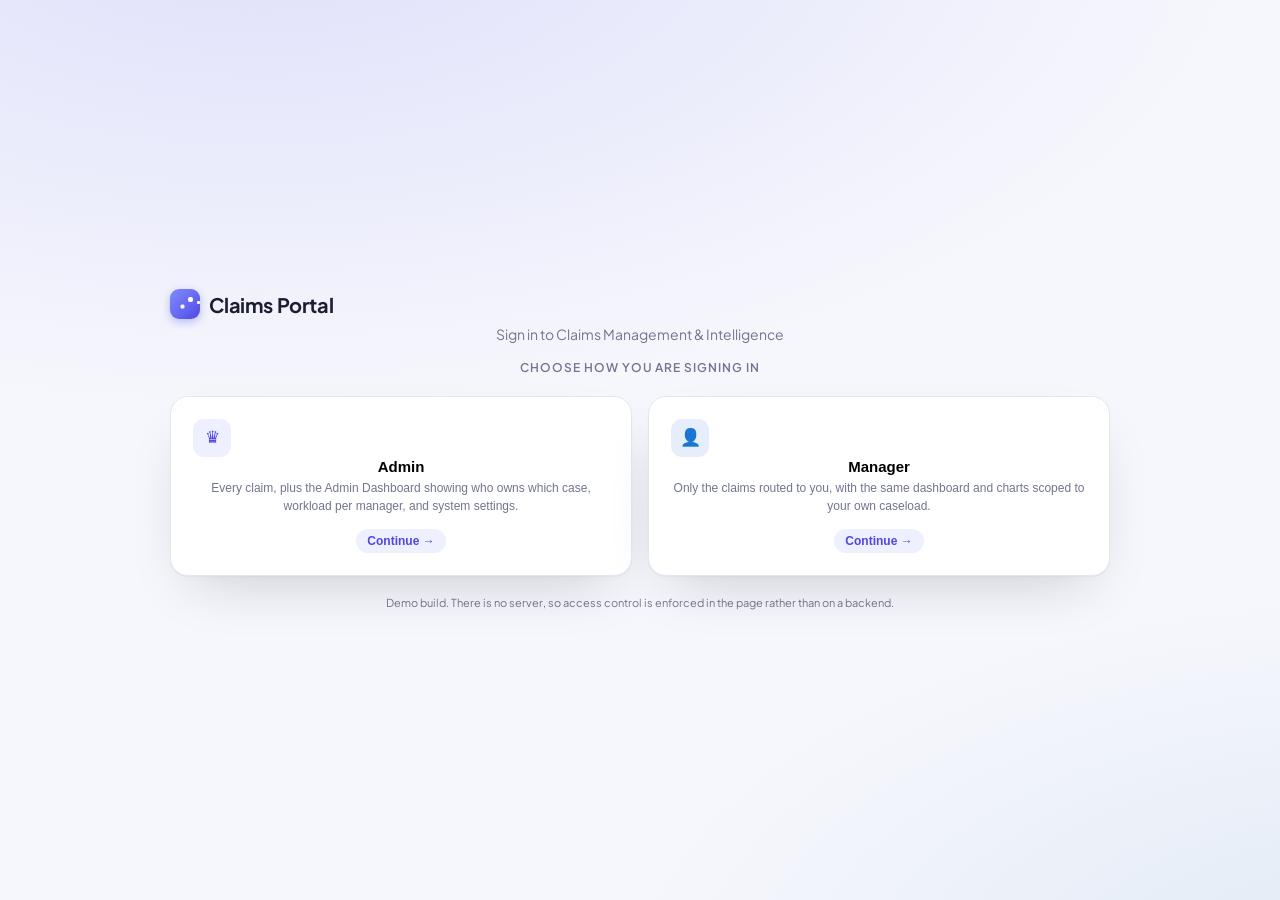
==== admin-dashboard.html @ 5b97e7c5 "Initial commit" ====
<!DOCTYPE html>
<html lang="en">
<head>
  <meta charset="utf-8">
  <title>Claims Portal – Admin Dashboard</title>
  <meta name="viewport" content="width=device-width, initial-scale=1, viewport-fit=cover">
  <link href="https://fonts.googleapis.com/css2?family=Plus+Jakarta+Sans:wght@400;500;600;700&display=swap" rel="stylesheet">
  <link href="style.css" rel="stylesheet">
  <script src="data.js"></script>
  <script src="app.js"></script>
  <script>
    // esc / usd / num / pct all live in app.js.
    const COLORS = ['#6366f1', '#3b82c4', '#e8a13a', '#7d4fc0', '#ef6c6c', '#b3a49b'];

    let sortKey = 'queue';
    let sortDir = -1;
    let ownerFilter = '';
    let queueOwner = '';
    let queueReason = '';
    let queueGroup = 'own';
    let queueDept = '';

    // How the open-case queue is grouped. Owner is the default because the
    // admin's first question is always "who is sitting on what".
    const GROUPINGS = {
      own: { label: 'Owner', key: (r) => [r.own], text: (k) => ownerName(k) },
      reason: { label: 'Flag', key: (r) => r.reasons, text: (k) => k, max: 12 },
      de: { label: 'Department', key: (r) => [r.de], text: (k) => k, max: 14 },
      ty: { label: 'Claim type', key: (r) => [r.ty], text: (k) => k, max: 12 }
    };
    const grouping = () => GROUPINGS[queueGroup] || GROUPINGS.own;

    const add = (a) => a.reduce((s, x) => s + x, 0);

    // OWNER_MATRIX carries the measured numbers but not the contact details, so
    // the two are joined here. Without this the comparison table reads NaN,
    // because OWNERS alone has no claim counts on it.
    const managers = () => OWNERS
      .filter((o) => o.role === 'Manager')
      .map((o) => Object.assign({}, o, OWNER_MATRIX.find((m) => m.id === o.id) || {}));
    // All-years aggregate for the routed owner.
    const statsFor = (id) => CLAIM_STATS_BY_OWNER[id] || CLAIM_STATS_ALL;

    // ---------- sorting ----------
    const SORTS = {
      name: (m) => m.name, total: (m) => m.total, credit: (m) => m.credit,
      queue: (m) => m.queue, open: (m) => m.unresolved, unfinished: (m) => m.unfinished,
      resolution: (m) => statsFor(m.id).resolved, depts: (m) => m.depts
    };
    function sortedManagers() {
      const f = SORTS[sortKey] || SORTS.queue;
      return managers().slice().sort((a, b) => {
        const x = f(a), y = f(b);
        return (typeof x === 'string' ? x.localeCompare(y) : x - y) * sortDir;
      });
    }
    function th(key, label, extra) {
      return `<th class="srt${sortKey === key ? ' on' : ''}" onclick="setSort('${key}')">${label}${
        sortKey === key ? (sortDir === 1 ? ' ▲' : ' ▼') : ''}${extra || ''}</th>`;
    }
    function setSort(k) {
      if (sortKey === k) sortDir = -sortDir;
      else { sortKey = k; sortDir = -1; }
      render();
    }

    // ---------- owner comparison ----------
    function managerRow(m) {
      const s = statsFor(m.id);
      const resRate = pct(s.resolved, s.total);
      const load = m.total ? m.queue / m.total : 0;
      return `
        <tr>
          <td><b>${esc(m.name)}</b><div class="mu" style="font-size:11px">${esc(m.email)}</div></td>
          <td>${num(m.total)}</td>
          <td>${usd(m.credit)}</td>
          <td>${m.depts}</td>
          <td>${num(s.resolved)}</td>
          <td>${num(m.open)}</td>
          <td>${num(m.unfinished)}</td>
          <td>${num(m.queue)}</td>
          <td>${resRate}</td>
          <td class="loadcell">
            <div class="trk" title="${num(m.queue)} of ${num(m.total)} claims still open">
              <span style="width:${Math.min(100, load * 100 * 4).toFixed(1)}%;background:${load > 0.08 ? '#ef6c6c' : load > 0.03 ? '#e8a13a' : '#4b9c6c'}"></span>
            </div>
            <em>${pct(m.queue, m.total)}</em>
          </td>
        </tr>`;
    }

    // ---------- dept -> owner ----------
    function deptRow(d) {
      const s = statsFor(d.owner);
      const owner = OWNERS.find((o) => o.id === d.owner) || {};
      const open = OWNER_QUEUE.filter((q) => q.own === d.owner && q.de === d.dept).length;
      return `
        <tr>
          <td><b>${esc(d.dept)}</b></td>
          <td>${num(d.n)}</td>
          <td>${pct(d.n, S_ALL.total)}</td>
          <td>${num(open)}</td>
          <td><span class="owner-chip ${owner.role === 'Admin' ? 'adm' : 'mgr'}"><i></i>${esc(owner.name || d.owner)}</span></td>
          <td><button class="btn s" onclick="queueFor('${d.owner}','${esc(d.dept)}')">View cases</button></td>
        </tr>`;
    }
    // All-years aggregate across every routed owner.
    const S_ALL = CLAIM_STATS_ALL;

    // ---------- case queue ----------
    function queueRows() {
      let rows = OWNER_QUEUE.slice();
      if (ownerFilter) rows = rows.filter((r) => r.own === ownerFilter);
      if (queueReason) rows = rows.filter((r) => r.reasons.includes(queueReason));
      if (queueDept) rows = rows.filter((r) => r.de === queueDept && (!ownerFilter || r.own === ownerFilter));
      return rows;
    }

    function queueFor(owner, dept) {
      ownerFilter = owner || '';
      queueOwner = owner || '';
      queueReason = '';
      queueDept = dept || '';
      if (dept) queueGroup = 'own';
      render();
      document.getElementById('casequeue')?.scrollIntoView({ behavior: 'smooth', block: 'start' });
    }

    function clearQueue() {
      ownerFilter = '';
      queueOwner = '';
      queueReason = '';
      queueDept = '';
      render();
    }

    // Compact "owner bar" picker so a manager's cases can be reached in one click.
    function queueOwnerBars() {
      const g = grouping();
      const rows = queueRows();
      const buckets = new Map();
      for (const r of rows) for (const k of g.key(r)) buckets.set(k, (buckets.get(k) || 0) + 1);
      const list = [...buckets.entries()].sort((a, b) => b[1] - a[1]);
      if (list.length < 2) return '';
      const max = list[0][1];
      return `<div class="qminibars">${list.map(([k, n]) => `
        <button type="button" class="qmini" onclick="openGroupBy('${esc(k)}')">
          <span class="lbl">${esc(g.text(k))}</span>
          <span class="bar"><i style="width:${Math.round((n / max) * 100)}%"></i></span>
          <span class="n">${num(n)}</span>
        </button>`).join('')}</div>`;
    }

    function openGroupBy(key) {
      const g = grouping();
      const el = document.querySelector(`.qgroup[data-k="${CSS.escape(key)}"]`);
      if (!el) return;
      el.open = true;
      toggleGroup(el);
      el.scrollIntoView({ behavior: 'smooth', block: 'center' });
    }

    function rowHtml(r) {
      return `
        <tr>
          <td><b>#${esc(r.id)}</b></td>
          <td>${esc(r.o)}</td>
          <td>${esc(r.ty)}</td>
          <td>${esc(r.de)}</td>
          <td><span class="owner-chip ${(OWNERS.find((o) => o.id === r.own) || {}).role === 'Admin' ? 'adm' : 'mgr'}"><i></i>${esc(ownerName(r.own))}</span></td>
          <td>${r.am ? usd(r.am) : '<span class="mu">—</span>'}</td>
          <td>${r.reasons.map((x) => `<span class="b Awaiting">${esc(x)}</span>`).join(' ')}</td>
          <td>${esc(r.date)}</td>
        </tr>`;
    }

    // ---------- render ----------
    function render() {
      const S = S_ALL;
      const mgrs = sortedManagers();
      const totalQueue = OWNER_QUEUE.length;
      const busiest = managers().slice().sort((a, b) => statsFor(b.id).credit - statsFor(a.id).credit)[0];
      const heaviest = managers().slice().sort((a, b) => b.queue - a.queue)[0];
      const cleanest = managers().slice().sort((a, b) => a.queue / a.total - b.queue / b.total)[0];
      const unassigned = S.unassigned;
      const untyped = S.types.find((t) => t[0] === '(Unclassified)');
      const untypedN = untyped ? untyped[1] : 0;
      const rows = queueRows();

      document.getElementById('app').innerHTML = `
        <div class="row" style="margin-bottom:4px">
          <div><h1>Admin Dashboard</h1><span class="mu">Ownership, workload and data quality across every manager · ${S.range}</span></div>
          <div class="sp"></div>
          <a class="btn" href="dashboard.html">← Claims Dashboard</a>
        </div>
        <div class="row" style="margin-bottom:18px">
          <span class="b Low">Admin · all claims</span>
          <span class="mu" style="font-size:12px">${num(S.total)} claims and ${usd(S.credit)} of credit measured from <b style="color:var(--tx)">${esc(SOURCE_FILE)}</b> (${esc(S.range)}), routed across ${managers().length} managers and 1 admin account.</span>
        </div>

        <!-- headline numbers -->
        <div class="grid g4">
          <div class="card kpi"><small>Claims under management</small><b>${num(S.total)}</b><span class="flat">${usd(S.credit)} total credit</span></div>
          <div class="card kpi"><small>Open cases in queue</small><b>${num(totalQueue)}</b><span class="up">${pct(totalQueue, S.total)} of all claims</span></div>
          <div class="card kpi"><small>Largest caseload</small><b>${esc(heaviest ? heaviest.name.split(' ')[0] : '—')}</b><span class="flat">${num(heaviest ? heaviest.queue : 0)} open · ${heaviest ? esc(heaviest.name) : ''}</span></div>
          <div class="card kpi"><small>Highest credit value</small><b>${esc(busiest ? busiest.name.split(' ')[0] : '—')}</b><span class="up">${usd(busiest ? busiest.credit : 0)} of credit</span></div>
        </div>

        <!-- ownership matrix -->
        <div class="row sec first" style="margin-top:24px">
          <div><h3>Manager Comparison</h3><span class="mu">Who owns what, and how much of it is still open · click a column to sort</span></div>
        </div>
        <div class="card tw">
          <table>
            <tr>${th('name', 'Manager')}${th('total', 'Claims')}${th('credit', 'Credit')}${th('depts', 'Depts')}${th('resolution', 'Resolved')}${th('open', 'Not resolved')}${th('unfinished', 'Entry not finished')}${th('queue', 'Open queue')}<th>Res. rate</th><th>Queue load</th></tr>
            ${mgrs.map(managerRow).join('')}
            <tr class="tot">
              <td><b>All managers</b></td>
              <td><b>${num(add(mgrs.map((m) => m.total)))}</b></td>
              <td><b>${usd(add(mgrs.map((m) => m.credit)))}</b></td>
              <td><b>${managers().reduce((a, m) => a + m.depts, 0)}</b></td>
              <td><b>${num(add(mgrs.map((m) => statsFor(m.id).resolved)))}</b></td>
              <td><b>${num(add(mgrs.map((m) => m.open)))}</b></td>
              <td><b>${num(add(mgrs.map((m) => m.unfinished)))}</b></td>
              <td><b>${num(add(mgrs.map((m) => m.queue)))}</b></td>
              <td><b>${pct(add(mgrs.map((m) => statsFor(m.id).resolved)), add(mgrs.map((m) => m.total)))}</b></td>
              <td></td>
            </tr>
          </table>
        </div>
        <p class="mu" style="font-size:12px;margin-top:8px">
          Ownership is routed from each claim's <b>ClaimDept</b> to a named manager, because the export has no assignee field
          (<code>ClaimAction</code> is empty in all ${num(S.total)} rows). Swap <code>OWNER_OF_DEPT</code> in <code>data.js</code> for a real assignment feed when one exists.
        </p>

        <!-- per-manager cards -->
        <div class="row sec" style="margin-top:24px">
          <div><h3>Manager Breakdown</h3><span class="mu">Each manager's caseload, credit and worst claim types</span></div>
        </div>
        <div class="grid g3">
          ${mgrs.map((m) => {
            const s = statsFor(m.id);
            const top3 = s.types.slice(0, 3);
            return `
              <div class="card mcard">
                <div class="row">
                  <span class="avatar">${initials(m.name)}</span>
                  <div style="flex:1">
                    <b>${esc(m.name)}</b>
                    <div class="mu" style="font-size:11px">${esc(m.email)}</div>
                  </div>
                  ${m.status === 'Inactive' ? '<span class="b Rejected">Inactive</span>' : '<span class="b Low">Active</span>'}
                </div>
                <div class="mrow">
                  <div><em>${num(m.total)}</em><span>claims</span></div>
                  <div><em>${usd(m.credit)}</em><span>credit</span></div>
                  <div><em>${num(m.queue)}</em><span>open</span></div>
                </div>
                <div class="mtop">
                  ${top3.map((t) => `<div class="mb"><span>${esc(t[0])}</span><b>${num(t[1])}</b></div>`).join('')}
                </div>
                <div class="row" style="margin-top:10px;gap:6px">
                  <button class="btn s" onclick="queueFor('${m.id}')">Open queue</button>
                  <a class="btn s ghost" href="dashboard.html">Their dashboard</a>
                </div>
              </div>`;
          }).join('')}
        </div>

        <!-- dept ownership -->
        <div class="row sec" style="margin-top:24px">
          <div><h3>Department → Owner</h3><span class="mu">Which manager owns each department in the export</span></div>
        </div>
        <div class="card tw">
          <table>
            <tr><th>Department</th><th>Claims</th><th>Share</th><th>Open cases</th><th>Owner</th><th></th></tr>
            ${DEPT_OWNERS.map(deptRow).join('')}
          </table>
        </div>

        <!-- data quality -->
        <div class="row sec" style="margin-top:24px">
          <div><h3>Data Quality &amp; Coverage</h3><span class="mu">Gaps that limit what any dashboard can tell you</span></div>
        </div>
        <div class="grid g4">
          <div class="card icard"><span class="tag">Root cause</span><b class="ttl">${pct(S.noRca, S.total)} blank</b><p class="mu">RootCauseAnalysis is filled on only ${num(S.rcaFilled)} of ${num(S.total)} claims (${pct(S.rcaFilled, S.total)}). Cause analysis is not possible until it is captured.</p></div>
          <div class="card icard"><span class="tag">Claim type</span><b class="ttl">${num(untypedN)} unclassified</b><p class="mu">${pct(untypedN, S.total)} of claims have no claim type, so the real mix is hidden. ${num(DATA_QUALITY.distinctTypes)} distinct types are in use.</p></div>
          <div class="card icard"><span class="tag">Ownership</span><b class="ttl">${num(unassigned)} unassigned</b><p class="mu">${pct(unassigned, S.total)} of claims have no owning department and sit with the admin account. Routing is a model, not a fact.</p></div>
          <div class="card icard"><span class="tag">Status field</span><b class="ttl">Effectively unused</b><p class="mu">ClaimStatus is a sparse code (${esc(DATA_QUALITY.statusCodes.join(', '))}) and ${num(DATA_QUALITY.resolvedNoDate)} resolved claims carry no resolved date, so status is derived from the Resolved/Denied/Cancelled flags instead.</p></div>
        </div>
        <div class="card" style="margin-top:12px">
          <div class="row"><h3>Where the export is thin</h3><div class="sp"></div><span class="b Med">limits analysis</span></div>
          <p class="mu" style="font-size:12px;line-height:1.7">
            <b style="color:var(--tx)">${num(DATA_QUALITY.blankType)}</b> claims have no claim type ·
            <b style="color:var(--tx)">${num(DATA_QUALITY.blankDept)}</b> have no owning department ·
            <b style="color:var(--tx)">${num(DATA_QUALITY.junk)}</b> carry the placeholder department "Claim Dept" ·
            <b style="color:var(--tx)">${num(DATA_QUALITY.nearDupeClaims)}</b> sit in near-duplicate department names (${DATA_QUALITY.nearDupes.map((g) => esc(g.replace(/\|/g, ' / '))).join(' · ')}) ·
            <b style="color:var(--tx)">Currency</b> is blank on every row and <b style="color:var(--tx)">ClaimAction</b> is blank on every row, so no currency conversion or task history can be derived.
          </p>
        </div>

        <!-- case queue -->
        <div class="card" id="casequeue" style="margin-top:24px;scroll-margin-top:80px">
          <div class="row">
            <h3>All Open Cases</h3>
            <div class="sp"></div>
            <select onchange="ownerFilter=this.value;render()">
              <option value="">All owners</option>
              ${OWNERS.map((o) => `<option value="${o.id}"${ownerFilter === o.id ? ' selected' : ''}>${esc(o.name)} (${num(OWNER_QUEUE.filter((q) => q.own === o.id).length)})</option>`).join('')}
            </select>
            <select onchange="queueReason=this.value;render()">
              <option value="">All flags</option>
              ${['Unresolved', 'Denied', 'Cancelled', 'Entry not finished', 'Repeat-claim order', 'Unassigned Department']
                .map((r) => `<option value="${r}"${queueReason === r ? ' selected' : ''}>${esc(r)} (${num(OWNER_QUEUE.filter((q) => q.reasons.includes(r)).length)})</option>`).join('')}
            </select>
            <button class="btn s" onclick="clearQueue()">Clear</button>
          </div>

          <div class="qbar">
            <span class="mu">Group by</span>
            <select onchange="queueGroup=this.value;openGroups.clear();render()">
              ${Object.entries(GROUPINGS).map(([k, g]) => `<option value="${k}"${queueGroup === k ? ' selected' : ''}>${esc(g.label)}</option>`).join('')}
            </select>
            <div class="sp"></div>
            <button class="btn s" onclick="expandAllGroups()">Expand all</button>
            <button class="btn s" onclick="collapseAllGroups()">Collapse all</button>
          </div>

          <p class="mu" style="font-size:12px;margin:0">
            ${num(rows.length)} of ${num(totalQueue)} open cases, newest first, in ${groupSummaryLine(rows, { key: grouping().key })} of ${esc(grouping().label).toLowerCase()}.
            Open a group to see its cases.
          </p>

          <div id="qscope" class="mu" style="font-size:12px;margin:6px 0"></div>

          ${queueOwnerBars()}

          <div class="tw" style="border:0;margin-top:10px;border-radius:0 0 0 0">
            <table class="qtable">
              <thead><tr><th>Claim</th><th>Order</th><th>Claim Type</th><th>Dept</th><th>Owner</th><th>Credit</th><th>Flag</th><th>Raised</th></tr></thead>
                ${groupedTable(rows, {
                  cols: 8,
                  key: grouping().key,
                  label: grouping().text,
                  max: grouping().max || 0,
                  onlyKey: queueDept || null,
                  rowSort: (a, b) => String(b.date).localeCompare(String(a.date)),
                  rowHtml: rowHtml,
                  empty: 'No cases match the current filters.'
                })}
            </table>
          </div>
        </div>`;
    }

    function main() {
      if (!requireAdmin()) return;
      document.body.innerHTML = layout('admin-dash');
      render();
    }
  </script>
</head>
<body>
  <script>main();</script>
</body>
</html>
---- style.css ----
:root{--bg:#f6f7fc;--card:#fff;--tx:#1b1d33;--mu:#71758f;--pr:#6366f1;--pr-d:#4f46e5;--pl:#eef0ff;--bd:#e4e6f2;--bd2:#c6cbe4;--wn:#e8a13a;--er:#d9534f;--gn:#147a4c;--bl:#3b82c4;box-sizing:border-box;padding-top:env(safe-area-inset-top,0px);padding-bottom:env(safe-area-inset-bottom,0px)}
@media(prefers-color-scheme:dark){:root:not([data-theme=light]){--bg:#0f1122;--card:#181a30;--tx:#eceefc;--mu:#a3a8cb;--pl:#232658;--bd:#2c2f55;--bd2:#454a7d;--gn:#5fd3a0;--er:#f08079}}
:root[data-theme=dark]{--bg:#0f1122;--card:#181a30;--tx:#eceefc;--mu:#a3a8cb;--pl:#232658;--bd:#2c2f55;--bd2:#454a7d;--gn:#5fd3a0;--er:#f08079}
html{scroll-padding-top:env(safe-area-inset-top,0px)}
*{box-sizing:border-box}body{margin:0;background:var(--bg);color:var(--tx);font:14px/1.55 'Plus Jakarta Sans',system-ui,sans-serif}
::selection{background:rgba(99,102,241,.22)}
header{position:sticky;top:env(safe-area-inset-top,0px);z-index:9;background:color-mix(in srgb,var(--card) 86%,transparent);backdrop-filter:blur(10px);border-bottom:1px solid var(--bd);box-shadow:0 1px 0 rgba(16,24,40,.04);display:flex;align-items:center;gap:20px;padding:12px 28px}
.logo{font-weight:700;font-size:17px;display:flex;align-items:center;gap:9px;text-decoration:none;color:var(--tx);letter-spacing:-.01em;white-space:nowrap}
.logo i{width:30px;height:30px;border-radius:9px;background:linear-gradient(135deg,#818cf8,#6366f1 60%,#4f46e5);box-shadow:0 3px 8px rgba(99,102,241,.4);position:relative;flex:none}
.logo i::after{content:"";position:absolute;right:7px;top:8px;width:5px;height:5px;border-radius:2px;background:#fff;box-shadow:-8px 7px 0 -0.5px #fff,8px 3px 0 -1px #fff}
nav{display:flex;gap:2px;flex:1;background:color-mix(in srgb,var(--bd) 55%,transparent);padding:4px;border-radius:12px;width:max-content}
nav a{padding:7px 18px;border-radius:9px;color:var(--mu);cursor:pointer;font-weight:500;text-decoration:none;transition:.2s}
nav a:hover{color:var(--tx)}
nav a.on{background:var(--card);color:var(--pr-d);box-shadow:0 1px 2px rgba(16,24,40,.08)}
/* Dashboard tab with a dropdown: the label and the caret are one control, so the
   tab reads as a single item and only the caret opens the menu. */
.nav-dd{position:relative;display:flex;align-items:center}
.nav-dd .dd-label{border-top-right-radius:0;border-bottom-right-radius:0}
.nav-dd.on .dd-label,.nav-dd.open .dd-label{background:var(--card);color:var(--pr-d);box-shadow:0 1px 2px rgba(16,24,40,.08)}
.dd-caret{border:0;background:transparent;color:var(--mu);cursor:pointer;font:inherit;font-size:10px;line-height:1;padding:7px 10px 7px 4px;margin-left:-14px;border-radius:0 9px 9px 0;transition:.2s}
.nav-dd.on .dd-caret,.nav-dd.open .dd-caret{background:var(--card);color:var(--pr-d);box-shadow:0 1px 2px rgba(16,24,40,.08)}
.dd-caret:hover{color:var(--pr-d)}
.dd-menu{position:absolute;top:calc(100% + 6px);left:0;min-width:190px;background:var(--card);border:1px solid var(--bd);border-radius:12px;box-shadow:0 1px 2px rgba(16,24,40,.06),0 12px 28px -8px rgba(16,24,40,.22);padding:5px;display:none;z-index:60}
.nav-dd.open .dd-menu,.dropdown.open .dd-menu{display:block}
.dd-menu a{display:block;padding:8px 12px;border-radius:8px;font-size:13px;color:var(--tx);text-decoration:none}
.dd-menu a:hover{background:var(--pl);color:var(--tx)}
.dd-menu a.on{background:var(--pl);color:var(--pr-d);font-weight:600}
/* Reporting-year picker. Styled as a nav tab so it matches the Dashboard tab
   above it rather than looking like a foreign control in the page header. */
.dropdown{position:relative}
.dd-trigger{display:flex;align-items:center;gap:1px;border:0;background:transparent;color:var(--mu);font:inherit;font-size:14px;font-weight:500;padding:7px 14px 7px 18px;border-radius:9px;cursor:pointer;transition:.2s}
.dd-trigger:hover{color:var(--tx)}
.dropdown.open .dd-trigger{background:var(--card);color:var(--pr-d);box-shadow:0 1px 2px rgba(16,24,40,.08)}
.dd-trigger .dd-caret{margin:0;padding:0 14px 0 4px;font-size:10px}
.year-menu{min-width:150px;max-height:340px;overflow:auto;padding:5px}
.year-menu button{display:flex;align-items:center;justify-content:space-between;gap:12px;width:100%;text-align:left;border:0;background:transparent;color:var(--tx);font:inherit;font-size:13px;padding:8px 12px;border-radius:8px;cursor:pointer}
.year-menu button:hover{background:var(--pl)}
.year-menu button.on{background:var(--pl);color:var(--pr-d);font-weight:600}
.year-menu button span{font-size:11px}
.hright{display:flex;align-items:center;gap:10px}
.role-chip{display:inline-flex;align-items:center;gap:6px;font-size:12px;font-weight:500;color:var(--tx);background:var(--pl);border:1px solid var(--bd);padding:5px 12px;border-radius:99px;white-space:nowrap}
.role-chip i{width:7px;height:7px;border-radius:50%;background:var(--pr);box-shadow:0 0 0 3px rgba(99,102,241,.2)}
.icon-btn{border:1px solid var(--bd);background:var(--card);color:var(--tx);width:32px;height:32px;border-radius:10px;cursor:pointer;font:inherit;display:grid;place-items:center;transition:.2s}
.icon-btn:hover{background:var(--pl)}
.avatar{width:32px;height:32px;border-radius:50%;background:linear-gradient(135deg,#3b82c4,#6366f1);color:#fff;font-size:12px;font-weight:600;display:grid;place-items:center;box-shadow:0 2px 6px rgba(99,102,241,.35)}
main{max-width:1280px;margin:0 auto;padding:24px 28px 60px}
h1{font-size:22px;margin:0;letter-spacing:-.01em}h2{font-size:17px;margin:0;letter-spacing:-.01em}h3{font-size:15px;margin:0 0 12px;letter-spacing:-.01em}
.row{display:flex;gap:12px;align-items:center;flex-wrap:wrap}.sp{flex:1}
.card{background:var(--card);border:1px solid var(--bd);border-radius:16px;padding:18px;box-shadow:0 1px 2px rgba(16,24,40,.03),0 12px 28px -18px rgba(16,24,40,.10);animation:fade .35s ease both}
@keyframes fade{from{opacity:0;transform:translateY(6px)}to{opacity:1;transform:none}}
.grid{display:grid;gap:16px}.g4{grid-template-columns:repeat(4,1fr)}.g3{grid-template-columns:repeat(3,1fr)}.g2{grid-template-columns:repeat(2,1fr)}
@media(max-width:900px){.g4,.g3,.g2{grid-template-columns:1fr 1fr}}@media(max-width:600px){.g4,.g3,.g2{grid-template-columns:1fr}header{padding:10px 14px;gap:10px;flex-wrap:wrap}.hright{flex-wrap:wrap}main{padding:16px 14px}}
.kpi{position:relative;overflow:hidden}
.kpi::before{content:"";position:absolute;top:0;left:0;right:0;height:3px;background:linear-gradient(90deg,var(--pr),#8b93f8 70%,transparent)}
.kpi small{color:var(--mu);font-size:12px;display:block;margin-bottom:6px}
.kpi b{font-size:26px;display:block;line-height:1.2;letter-spacing:-.01em}
.up,.dn{display:inline-flex;align-items:center;gap:4px;padding:2px 9px;border-radius:99px;font-size:11px;font-weight:600;margin-top:4px}
.up{color:#c4453a;background:#fbecea}
.dn{color:#147a4c;background:#e8f6ee}
.flat{color:var(--mu);background:color-mix(in srgb,var(--bd) 60%,transparent)}
.pc{display:inline-flex;align-items:center;gap:5px;padding:2px 8px;border-radius:99px;font-size:10px;font-weight:700;text-transform:uppercase;letter-spacing:.04em;margin-bottom:8px}
.pc.p1{background:#fdebe9;color:#c4453a}
.pc.p2{background:#fdf0da;color:#b9770e}
.pc.p3{background:#e7eefb;color:#2b6ca8}
.pc.p4{background:color-mix(in srgb,var(--bd) 60%,transparent);color:var(--mu)}
.kpi .pc{position:absolute;top:12px;right:12px;margin:0}
.sec{margin:26px 0 12px;align-items:flex-end}
.sec.first{margin-top:14px}
.sec h3,.sec h2{margin:0}
.sec .mu{font-size:12px}
.kpi.act{display:block;text-decoration:none;color:inherit;transition:transform .2s,box-shadow .2s,border-color .2s}
.kpi.act::before{background:linear-gradient(90deg,var(--wn),#f2c778 70%,transparent)}
.kpi.act:hover{transform:translateY(-2px);border-color:var(--wn);box-shadow:0 1px 2px rgba(16,24,40,.04),0 16px 30px -18px rgba(232,161,58,.55)}
.kpi.act.sel{border-color:var(--pr);box-shadow:0 0 0 3px rgba(99,102,241,.18)}
.kpi.act.p1::before{background:linear-gradient(90deg,var(--er),#f0a09a 70%,transparent)}
.kpi.act.p2::before{background:linear-gradient(90deg,var(--wn),#f2c778 70%,transparent)}
.kpi.act.p3::before{background:linear-gradient(90deg,var(--bl),#8fbdea 70%,transparent)}
.kpi.act.p4::before{background:linear-gradient(90deg,var(--mu),#c3c7dd 70%,transparent)}
.go{display:inline-flex;align-items:center;gap:5px;margin-top:14px;padding:5px 11px;border-radius:99px;background:var(--pl);color:var(--pr-d);font-size:12px;font-weight:600}
.kpi.act:hover .go{background:linear-gradient(135deg,#818cf8,#4f46e5);color:#fff}
.icard{position:relative;overflow:hidden;background:linear-gradient(158deg,color-mix(in srgb,var(--pl) 72%,var(--card)),var(--card) 58%);border-color:color-mix(in srgb,var(--pr) 26%,var(--bd))}
.icard::before{content:"";position:absolute;top:0;left:0;right:0;height:3px;background:linear-gradient(90deg,#8b93f8,var(--pr) 45%,#7d4fc0 80%,transparent)}
.icard .tag{display:inline-flex;align-items:center;gap:5px;padding:3px 10px;border-radius:99px;font-size:11px;font-weight:600;letter-spacing:.03em;color:var(--pr-d);background:var(--pl);border:1px solid color-mix(in srgb,var(--pr) 28%,transparent);max-width:100%;white-space:nowrap;overflow:hidden;text-overflow:ellipsis}
.icard .ttl{display:block;margin:10px 0 6px}
.icard p{margin:0 0 14px;font-size:13px}
.legend div{justify-content:flex-start}
.legend div em{margin-left:auto;font-style:normal;font-weight:600;color:var(--tx);font-variant-numeric:tabular-nums}
.seg{display:flex;gap:2px;padding:3px;border-radius:11px;background:color-mix(in srgb,var(--bd) 55%,transparent);flex:none}
.seg button{border:0;background:transparent;color:var(--mu);font:inherit;font-size:12px;font-weight:500;padding:5px 12px;border-radius:9px;cursor:pointer;white-space:nowrap;transition:.2s}
.seg button:hover{color:var(--tx)}
.seg button.on{background:var(--card);color:var(--pr-d);box-shadow:0 1px 2px rgba(16,24,40,.10)}
.cht{margin-bottom:14px;align-items:center}
.cht h3{margin:0}
.cht-n{font-size:12px}
.btn{border:1px solid var(--bd);background:var(--card);color:var(--tx);padding:8px 16px;border-radius:10px;cursor:pointer;font:inherit;font-weight:500;text-decoration:none;display:inline-flex;align-items:center;gap:6px;transition:.2s}
.btn:hover{border-color:var(--pr);color:var(--pr-d)}
.btn.p{background:linear-gradient(135deg,#818cf8,#4f46e5);border-color:transparent;color:#fff;box-shadow:0 3px 8px rgba(79,70,229,.35)}
.btn.p:hover{filter:brightness(1.05);color:#fff}
.btn.s{padding:5px 12px;font-size:12px;border-radius:9px}
.btn.d{color:var(--er)}
.btn.d:hover{border-color:var(--er);color:var(--er)}
.btn.ghost{background:transparent}
input,select,textarea{font:inherit;color:var(--tx);background:var(--card);border:1px solid var(--bd);border-radius:10px;padding:8px 12px;transition:.2s}
input:focus,select:focus,textarea:focus{outline:none;border-color:var(--pr);box-shadow:0 0 0 3px rgba(99,102,241,.18)}
textarea{width:100%;min-height:64px}
.tw{overflow-x:auto;border-radius:12px}
table{width:100%;border-collapse:collapse;font-size:13px}
th{text-align:left;color:var(--mu);font-weight:500;padding:10px 10px;border-bottom:1px solid var(--bd);background:color-mix(in srgb,var(--bg) 60%,transparent);white-space:nowrap;font-size:11px;text-transform:uppercase;letter-spacing:.05em}
td{padding:12px 10px;border-bottom:1px solid var(--bd);vertical-align:top}
tr.cl{cursor:pointer}tr.cl:hover{background:var(--pl)}
tr.hit{background:color-mix(in srgb,var(--pl) 65%,transparent)}
tr.hit td{font-weight:500}
.fin{display:grid;grid-template-columns:repeat(auto-fit,minmax(150px,1fr));gap:10px;margin-bottom:14px}
.fin div{background:color-mix(in srgb,var(--bg) 55%,transparent);border:1px solid var(--bd);border-radius:12px;padding:10px 12px}
.fin em{display:block;font-style:normal;font-size:11px;color:var(--mu);margin-bottom:4px;letter-spacing:.02em}
.fin b{font-size:16px;letter-spacing:-.01em}
.fin .pos b{color:#c4453a}
.chips{border:1px solid var(--bd);border-radius:12px;padding:12px;margin-bottom:10px}
.chips>h4{margin:0 0 4px;font-size:12px;font-weight:700;text-transform:uppercase;letter-spacing:.05em}
.chips>p{margin:0 0 10px;font-size:11px;color:var(--mu)}
.chips.pg{border-color:color-mix(in srgb,var(--pr) 35%,var(--bd));background:color-mix(in srgb,var(--pl) 42%,transparent)}
.chips.pg>h4{color:var(--pr-d)}
.chips.is{border-color:color-mix(in srgb,var(--wn) 45%,var(--bd));background:color-mix(in srgb,#fdf0da 40%,transparent)}
.chips.is>h4{color:#b9770e}
.chips.fi{border-color:color-mix(in srgb,var(--bl) 40%,var(--bd));background:color-mix(in srgb,#e7eefb 40%,transparent)}
.chips.fi>h4{color:#2b6ca8}
.chips .crow{display:flex;flex-wrap:wrap;gap:6px}
.cchip{display:inline-flex;align-items:center;gap:6px;padding:5px 11px;border-radius:99px;font-size:12px;font-weight:500;background:var(--card);border:1px solid var(--bd);color:var(--tx)}
.cchip.k{background:var(--pl);border-color:color-mix(in srgb,var(--pr) 30%,transparent);color:var(--pr-d);font-weight:600}
.cchip.v{background:var(--card);border-color:color-mix(in srgb,var(--bl) 30%,transparent);color:#2b6ca8}
.cchip.money{font-variant-numeric:tabular-nums;font-weight:600}
.cchip small{color:var(--mu);font-weight:400}
.b{display:inline-flex;align-items:center;gap:6px;padding:3px 10px 3px 8px;border-radius:99px;font-size:12px;font-weight:500;white-space:nowrap;background:var(--pl);color:var(--pr-d)}
.b::before{content:"";width:6px;height:6px;border-radius:50%;background:currentColor}
/* Badge tones. Open/Rejected/Low/Med are also used for derived claim status;
   Awaiting is the amber chip colour for queue reason flags. */
.b.Open{background:#e7eefb;color:var(--bl)}.b.Rejected,.b.High{background:#fdebe9;color:var(--er)}.b.Med,.b.Medium{background:#fdf0da;color:#b9770e}.b.Awaiting{background:#fdf0da;color:#b9770e}.b.Low{background:var(--pl)}
.ai{background:var(--card);border:1px dashed var(--pr);border-radius:12px;padding:10px 12px;font-size:12px;max-width:280px;box-shadow:0 6px 16px -10px rgba(99,102,241,.25)}
.ai em{font-style:normal;font-weight:600;color:var(--pr-d);display:block;margin-bottom:4px}
.legend{font-size:12px;color:var(--mu)}.legend div{display:flex;align-items:center;gap:6px;margin:3px 0}.legend i{width:9px;height:9px;border-radius:3px;display:inline-block}
.hb{display:grid;grid-template-columns:152px 1fr 56px;gap:10px;align-items:center;font-size:12px;margin:8px 0;padding:3px 6px;border-radius:8px;transition:background .2s}
.hb.wide{grid-template-columns:176px 1fr 64px}
.hb:hover{background:color-mix(in srgb,var(--pl) 55%,transparent)}
.hb .trk{height:10px;border-radius:6px;background:var(--bd);overflow:hidden}
.hb .trk span{display:block;height:100%;border-radius:6px;background:linear-gradient(90deg,var(--pr),#8b93f8);transition:.2s}
.hb b{text-align:right;font-size:12px;white-space:nowrap}
.hb:hover .trk span{filter:brightness(1.12);box-shadow:0 0 0 2px rgba(99,102,241,.35)}
svg.donut circle{transition:stroke-width .15s}
.vb{display:flex;align-items:stretch;gap:10px;height:150px}.vb div{flex:1;display:flex;flex-direction:column;justify-content:flex-end;align-items:center;gap:4px;font-size:11px;color:var(--mu);border-radius:8px 8px 0 0;padding:4px 2px 0;transition:background .2s}
.vb div:hover{background:color-mix(in srgb,var(--pl) 55%,transparent)}
.vb em{font-style:normal;font-weight:600;font-size:11px;color:var(--tx);white-space:nowrap}
.vb span{display:block;width:100%;max-width:56px;background:linear-gradient(180deg,#8b93f8,var(--pr));border-radius:6px 6px 0 0;transition:.2s}
.vb label{text-align:center;line-height:1.25}
.vb:hover span{opacity:.5}
.vb div:hover span{opacity:1;filter:brightness(1.1);box-shadow:0 0 0 2px rgba(99,102,241,.4)}
svg.trend circle.pt{transition:opacity .2s,r .15s;cursor:pointer}
svg.trend:hover circle.pt{opacity:.45}
svg.trend circle.pt:hover{opacity:1;r:5;filter:drop-shadow(0 0 3px rgba(99,102,241,.6))}
.trace{display:flex;gap:4px;flex-wrap:wrap;font-size:12px}.trace span{padding:4px 10px;border-radius:99px;background:var(--pl);color:var(--pr-d)}.trace span.cur{background:linear-gradient(135deg,#818cf8,#4f46e5);color:#fff;box-shadow:0 2px 6px rgba(79,70,229,.35)}
.dl{display:grid;grid-template-columns:130px 1fr;gap:6px;font-size:13px}.dl dt{color:var(--mu)}.dl dd{margin:0}

/* collapsible queue groups */
/* One table holds every group: the <thead> and the first group's rows are in
   the same table, so column widths come from the same calculation and the
   header cannot drift away from the data. A closed group hides its data rows
   with .closed rather than being its own table. */
.qtable tbody+tbody tr:first-child td{border-top:1px solid var(--bd)}
.qtable tbody.closed tr:not(.gh){display:none}
.qtable tr.gh{cursor:pointer;user-select:none;transition:background .15s}
.qtable tr.gh:hover{background:var(--pl)}
.qtable tr.gh:focus-visible{outline:2px solid var(--pr);outline-offset:-2px}
.qtable tr.gh>td{background:var(--pl);padding:9px 12px;border-bottom:1px solid var(--bd)}
.qtable tr.gh b{font-size:13px;font-weight:600}
.qtable tr.gh .mu{font-size:11px}
.qtable tr.gh .caret{width:0;height:0;border-left:5px solid currentColor;border-top:4px solid transparent;border-bottom:4px solid transparent;color:var(--mu);transition:transform .18s;flex:none}
.qtable tr.gh .caret.open{transform:rotate(90deg);color:var(--pr)}
.qtable tr.gempty td{text-align:center;padding:22px 12px}
.qtable tr.more td{text-align:center;padding:10px 12px;background:var(--pl)}
.qbar{display:flex;align-items:center;gap:8px;flex-wrap:wrap;margin:10px 0 4px}
.qbar .mu{font-size:12px}
.qsearch{position:relative;display:flex;align-items:center}
.qsearch input{min-width:230px;padding:7px 30px 7px 11px;border:1px solid var(--bd);border-radius:9px;background:var(--bg);color:var(--fg);font:inherit;font-size:12.5px}
.qsearch input:focus{outline:none;border-color:var(--pr);box-shadow:0 0 0 3px color-mix(in srgb,var(--pr) 14%,transparent)}
.qsearch input::-webkit-search-cancel-button{display:none}
.qsearch .qclear{position:absolute;right:6px;width:20px;height:20px;border:0;border-radius:6px;background:transparent;color:var(--mu);font-size:16px;line-height:1;cursor:pointer;display:flex;align-items:center;justify-content:center}
.qsearch .qclear:hover{background:var(--pl);color:var(--fg)}
.qminibars{display:flex;flex-direction:column;gap:6px;margin:10px 0 2px}
.qmini{display:flex;align-items:center;gap:9px;font-size:12px;padding:7px 11px;border-radius:11px;border:1px solid var(--bd);background:transparent;cursor:pointer;font:inherit;color:inherit;text-align:left;width:100%;transition:.15s}
.qmini:hover{border-color:var(--pr);background:var(--pl)}
.qmini .lbl{flex:1;min-width:0;overflow:hidden;text-overflow:ellipsis;white-space:nowrap}
.qmini .bar{width:88px;height:6px;border-radius:99px;background:var(--bd);overflow:hidden;flex:none}
.qmini .bar i{display:block;height:100%;background:linear-gradient(135deg,#818cf8,#4f46e5)}
.qmini .n{font-weight:600;font-size:12px}

.login{min-height:100vh;display:grid;place-items:center;padding:24px 20px;background:radial-gradient(1000px 500px at 20% -10%,rgba(99,102,241,.16),transparent),radial-gradient(800px 400px at 110% 110%,rgba(59,130,196,.12),transparent),var(--bg)}
.loginwrap{width:100%;max-width:940px;display:grid;gap:18px}
.login .logo{margin-bottom:4px;font-size:20px}
.login-head{text-align:center}
.login-head p{margin:0}
.login .rolegrid{display:grid;grid-template-columns:1fr 1fr;gap:16px;align-items:start}
.login .pickhint{text-align:center;font-size:12px;text-transform:uppercase;letter-spacing:.08em;margin:-4px 0 0;font-weight:600}
.login .credcard{max-width:460px;margin:0 auto;width:100%}
.login .backlink{display:inline-block;margin-top:14px;font-size:12px;color:var(--mu);text-decoration:none}
.login .backlink:hover{color:var(--pr)}
.login .demo{padding:14px 18px;max-width:460px;margin:0 auto;width:100%}
.login .demo summary{cursor:pointer;font-size:12px;list-style:revert}
.login .demo .people{margin-top:12px}
.login .loginwrap:has(.credcard){max-width:520px}
.login .card{width:100%;max-width:100%;padding:22px;border-radius:18px;box-shadow:0 1px 2px rgba(16,24,40,.04),0 24px 60px -24px rgba(16,24,40,.22)}
.login input{width:100%;margin:6px 0 14px}
.login .rolecard{cursor:pointer;transition:border-color .2s,box-shadow .2s,transform .2s}
.login .rolecard:hover{transform:translateY(-2px)}
.login .rolecard.on{border-color:var(--pr);box-shadow:0 0 0 3px rgba(99,102,241,.14),0 18px 40px -24px rgba(16,24,40,.3)}
.login .rolecard.on.adm{border-color:var(--pr);box-shadow:0 0 0 3px rgba(99,102,241,.14),0 18px 40px -24px rgba(16,24,40,.3)}
.login .rolecard.on.mgr{border-color:var(--bl);box-shadow:0 0 0 3px rgba(59,130,196,.16),0 18px 40px -24px rgba(16,24,40,.3)}
.ricon{width:38px;height:38px;border-radius:11px;display:grid;place-items:center;font-size:17px;flex:none;background:var(--pl);color:var(--pr-d)}
.rolecard.mgr .ricon{background:#e7eefb;color:#2b6ca8}
.rtitle{display:block;font-size:15px;margin-top:1px}
.rblurb{font-size:12px;margin:4px 0 0;line-height:1.5}
.rsel{width:22px;height:22px;border-radius:50%;border:1.5px solid var(--bd);display:grid;place-items:center;font-size:12px;color:var(--pr);flex:none}
.rolecard.on .rsel{border-color:currentColor;background:var(--pl)}
.rolecard.mgr.on .rsel{background:#e7eefb}
.people{display:grid;gap:6px;margin-top:14px;padding-top:14px;border-top:1px dashed var(--bd)}
.person{display:flex;align-items:center;gap:10px;width:100%;text-align:left;padding:8px 10px;border-radius:11px;border:1px solid var(--bd);background:transparent;cursor:pointer;font:inherit;color:inherit;transition:.15s}
.person:hover{border-color:var(--pr);background:color-mix(in srgb,var(--pl) 40%,transparent)}
.person.on{border-color:var(--pr);background:var(--pl);box-shadow:0 0 0 2px rgba(99,102,241,.12)}
.person.off{opacity:.6}
.person .pinfo{display:flex;flex-direction:column;flex:1;min-width:0}
.person .pinfo b{font-size:13px;font-weight:600}
.person .pinfo span{font-size:11px;overflow:hidden;text-overflow:ellipsis}
.rform{margin-top:14px;padding-top:14px;border-top:1px dashed var(--bd)}
.rform label{display:block;font-size:11px;font-weight:600;color:var(--mu);text-transform:uppercase;letter-spacing:.05em;margin-top:10px}
.rform label:first-child{margin-top:0}
.login .foot{text-align:center;font-size:11px;margin:0;line-height:1.6}
.login .foot b{color:var(--tx)}
.login .resume{padding:16px 18px;display:grid;gap:0}
.owner-chip{display:inline-flex;align-items:center;gap:6px;font-size:11px;font-weight:600;padding:3px 9px;border-radius:99px;white-space:nowrap;background:var(--pl);color:var(--pr-d);border:1px solid color-mix(in srgb,var(--pr) 30%,var(--bd))}
.owner-chip i{width:6px;height:6px;border-radius:50%;background:var(--pr);flex:none}
.owner-chip.mgr{background:#e7eefb;color:#2b6ca8;border-color:color-mix(in srgb,var(--bl) 32%,var(--bd))}
.owner-chip.mgr i{background:var(--bl)}
.owner-chip.adm{background:#f3eefc;color:#6d3fc4;border-color:color-mix(in srgb,#7d4fc0 32%,var(--bd))}
.owner-chip.adm i{background:#7d4fc0}
.role-chip.adm{background:#f3eefc;border-color:color-mix(in srgb,#7d4fc0 30%,var(--bd));color:#6d3fc4}
.role-chip.adm i{background:#7d4fc0;box-shadow:0 0 0 3px rgba(125,79,192,.18)}
.role-chip.mgr{background:#e7eefb;border-color:color-mix(in srgb,var(--bl) 30%,var(--bd));color:#2b6ca8}
.role-chip.mgr i{background:var(--bl);box-shadow:0 0 0 3px rgba(59,130,196,.18)}
th.srt{cursor:pointer;user-select:none;white-space:nowrap}
th.srt:hover{color:var(--pr-d)}
th.srt.on{color:var(--pr-d)}
tr.tot td{border-top:2px solid var(--bd);background:color-mix(in srgb,var(--pl) 34%,transparent)}
.loadcell{min-width:130px}
.loadcell .trk{margin-bottom:3px}
.loadcell em{font-size:11px;font-style:normal;color:var(--mu)}
.mcard{display:grid;gap:12px}
.mrow{display:grid;grid-template-columns:repeat(3,1fr);gap:8px;padding:10px 0;border-top:1px dashed var(--bd);border-bottom:1px dashed var(--bd)}
.mrow div{display:grid;gap:1px}
.mrow em{font-style:normal;font-weight:700;font-size:16px;letter-spacing:-.01em}
.mrow span{font-size:10px;color:var(--mu);text-transform:uppercase;letter-spacing:.05em}
.mtop{display:grid;gap:5px}
.mb{display:flex;align-items:center;justify-content:space-between;gap:8px;font-size:12px}
.mb span{color:var(--mu);overflow:hidden;text-overflow:ellipsis;white-space:nowrap}
.mb b{flex:none}
code{font:inherit;font-size:.95em;background:color-mix(in srgb,var(--bd) 70%,transparent);padding:1px 5px;border-radius:5px}
tr.cl.on td{background:color-mix(in srgb,var(--pl) 55%,transparent)}
@media(max-width:820px){.login .rolegrid{grid-template-columns:1fr}}
.err{color:var(--er);font-size:12px;margin-bottom:10px;background:#fdebe9;border:1px solid #f5c9c5;padding:8px 12px;border-radius:10px}.mu{color:var(--mu)}

/* ---- dashboard: merged finding + action cards ---- */
.agl{display:flex;align-items:center;gap:10px;margin:18px 0 10px}
.agl:first-of-type{margin-top:4px}
.agh{font-size:12px;font-weight:700;letter-spacing:.06em;text-transform:uppercase;padding:5px 12px;border-radius:8px;white-space:nowrap}
.agh.ai{color:#5b46c4;background:#efeaff;box-shadow:inset 0 0 0 1px rgba(91,70,196,.22)}
.agh.card{color:var(--mu);background:color-mix(in srgb,var(--mu) 12%,transparent);box-shadow:inset 0 0 0 1px var(--bd)}
.split{margin:30px 0 4px;border:0;border-top:1px solid var(--bd)}
.act-card{display:block;text-decoration:none;color:inherit;cursor:pointer;transition:transform .2s,box-shadow .2s,border-color .2s;border-left:4px solid var(--bd)}
.act-card:hover{transform:translateY(-2px);box-shadow:0 1px 2px rgba(16,24,40,.04),0 18px 34px -20px rgba(16,24,40,.28)}
.act-card.p1{border-left-color:var(--er)}
.act-card.p2{border-left-color:var(--wn)}
.act-card.p3{border-left-color:var(--bd2)}
.act-card.pai{border-left-color:#7c6cf0}
.act-card.sel{border-color:var(--pr);box-shadow:0 0 0 3px rgba(99,102,241,.16)}
.act-card.g-card{background:color-mix(in srgb,var(--mu) 5%,var(--card));border-left-style:dashed}
.act-card.g-card:hover{background:color-mix(in srgb,var(--mu) 8%,var(--card))}
.act-card.g-card.p1{border-left-color:var(--er);border-left-style:solid}
.act-card.g-card.p2{border-left-color:var(--wn);border-left-style:solid}
.act-card.g-ai{background:linear-gradient(160deg,color-mix(in srgb,#7c6cf0 7%,var(--card)),var(--card) 58%)}
.act-card .pc{margin-bottom:10px}
.ac-n{display:block;font-size:28px;letter-spacing:-.02em;line-height:1.05;font-variant-numeric:tabular-nums}
.ac-label{display:block;font-size:13px;font-weight:600;margin-top:3px;line-height:1.35}
.spark{display:block;width:100%;height:30px;margin-top:10px;overflow:visible}
.spark polyline{fill:none;stroke:#7c6cf0;stroke-width:1.6;stroke-linejoin:round;stroke-linecap:round;vector-effect:non-scaling-stroke}
.spark circle{fill:#7c6cf0}
.ac-foot{display:flex;align-items:center;gap:10px;flex-wrap:wrap;margin-top:12px;padding-top:10px;border-top:1px dashed var(--bd)}
.ac-money{font-size:13px;font-weight:700;font-variant-numeric:tabular-nums}
.ac-money em{display:block;font-style:normal;font-size:11px;font-weight:500;color:var(--mu);margin-top:2px}
.act-card .go{margin-top:0;margin-left:auto}

/* ---- dashboard: paired bars ---- */
.pb{display:grid;gap:10px;margin-top:2px}
.pbg{display:grid;grid-template-columns:150px 1fr 72px;gap:10px;align-items:center;font-size:12px}
.pbl{overflow:hidden;text-overflow:ellipsis;white-space:nowrap}
.pbars{display:grid;gap:3px}
.pbars .trk{height:8px;border-radius:5px;background:var(--bd);overflow:hidden}
.pbars .trk span{display:block;height:100%;border-radius:5px;transition:.2s}
.pbv{text-align:right;font-weight:600;font-variant-numeric:tabular-nums;white-space:nowrap}

/* ---- dashboard: month-on-month comparison ---- */
.mchart{position:relative;display:flex;flex-direction:column;margin-top:12px}
.mcgrid{position:absolute;left:52px;right:0;top:30px;height:230px;pointer-events:none}
.mcgrid i{position:absolute;left:0;right:0;border-top:1px dashed var(--bd)}
.mcgrid i:last-child{border-top:1px solid var(--bd2)}
.mcscl{position:absolute;left:0;width:44px;top:30px;height:230px}
.mcscl span{position:absolute;right:0;transform:translateY(50%);font-size:11px;color:var(--mu);font-variant-numeric:tabular-nums;white-space:nowrap;line-height:1}
/* No y-axis variant: the bars reclaim the 52px the scale used to occupy, so
   every bar carries its value and nothing needs a ruler down the side. */
.mchart.noaxis .mcs{padding-left:0}
.mcs{position:relative;display:flex;gap:6px;align-items:flex-end;padding-left:52px}
.mg{flex:1;min-width:0;display:flex;flex-direction:column;align-items:center}
.mgs{position:relative;width:100%;height:230px;display:flex;align-items:flex-end;justify-content:center}
.mgv{position:absolute;left:0;right:0;transform:translateY(-100%);margin-bottom:3px;text-align:center;font-size:11px;font-weight:600;color:var(--tx);font-variant-numeric:tabular-nums;line-height:1}
.mbars{display:flex;gap:2px;align-items:flex-end;width:100%;max-width:56px;height:100%}
.mbar{flex:1;min-height:2px;border-radius:4px 4px 0 0;transition:filter .2s,box-shadow .2s}
.mbar.a{background:linear-gradient(180deg,#cfd3e4,#b3a49b)}
.mbar.b{background:linear-gradient(180deg,#8b93f8,#6366f1)}
.mg:hover .mbar.b{filter:brightness(1.08);box-shadow:0 0 0 2px rgba(99,102,241,.28)}
.mg label{font-size:11px;color:var(--mu);margin-top:6px;line-height:1}
.mgd{font-style:normal;font-size:11px;font-weight:600;font-variant-numeric:tabular-nums;line-height:1;margin-top:4px}
.mgd.up{color:var(--er)}
.mgd.dn{color:var(--gn)}
.mgd.fl{color:var(--mu)}
.mctot{display:flex;align-items:center;gap:14px;flex-wrap:wrap;margin:14px 0 0 52px;padding-top:10px;border-top:1px solid var(--bd);font-size:12px;color:var(--mu)}
.mctot span{display:flex;align-items:center;gap:5px}
.mctot i{width:9px;height:9px;border-radius:3px;display:inline-block}
.mctot b{color:var(--tx);font-variant-numeric:tabular-nums}
.mctot .mgd{margin-top:0;margin-left:auto}

/* ---- dashboard: department rate list ---- */
.rates{display:grid;gap:4px}
.rates .hb{border:1px solid transparent}
.rates .hb:hover{border-color:var(--pr)}

/* ---- dashboard: section headings ---- */
.sec h2{position:relative;padding-left:11px}
.sec h2::before{content:"";position:absolute;left:0;top:3px;bottom:3px;width:3px;border-radius:3px;background:linear-gradient(180deg,var(--pr),#8b93f8)}
#toast{position:fixed;bottom:24px;left:50%;transform:translateX(-50%) translateY(8px);background:var(--tx);color:var(--bg);padding:10px 20px;border-radius:99px;opacity:0;transition:.3s;pointer-events:none;z-index:9;box-shadow:0 12px 30px -12px rgba(0,0,0,.4);font-weight:500}
#toast.on{opacity:1;transform:translateX(-50%) translateY(0)}
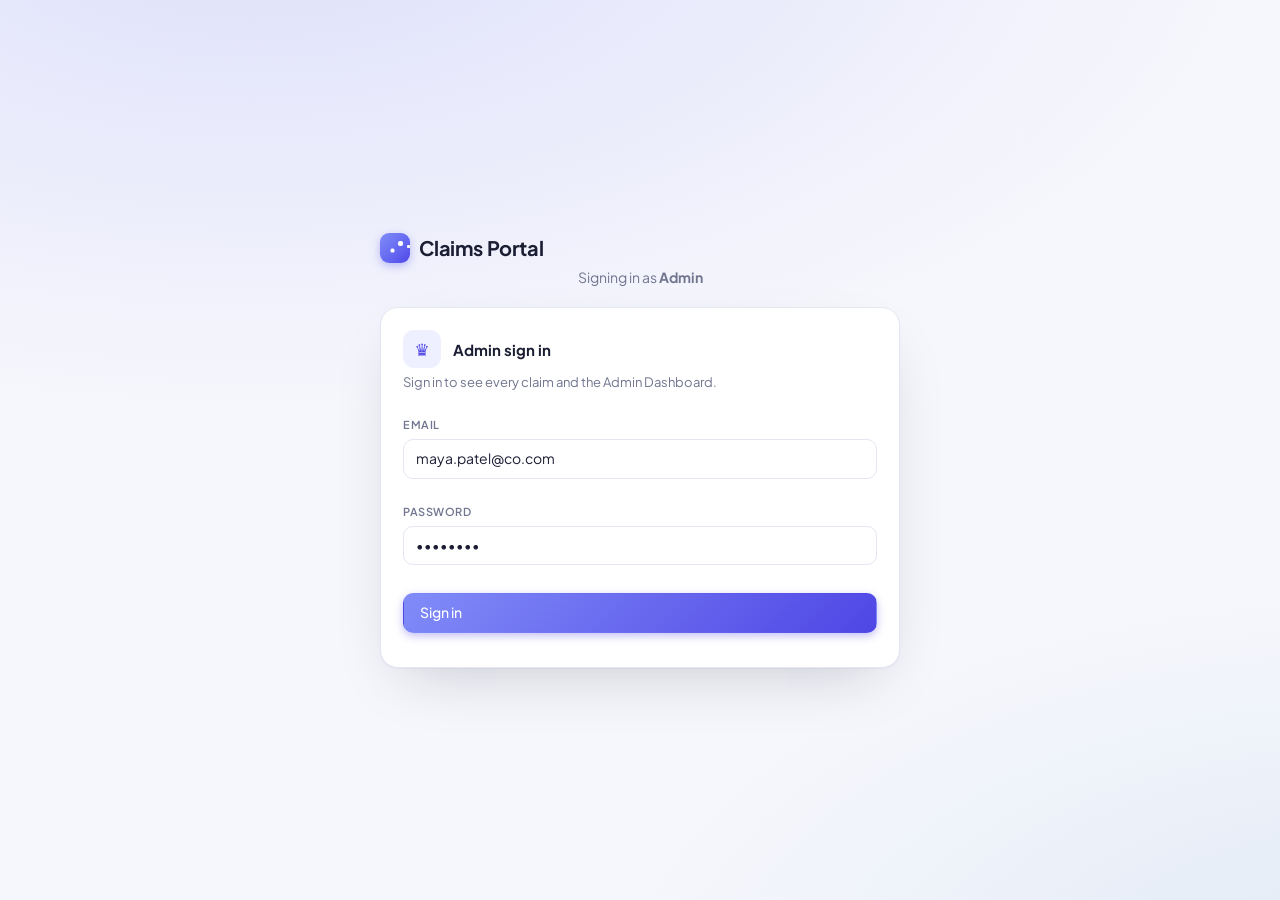
==== commit 4d5bcd0b: "unclassified changes" ====
--- a/admin-dashboard.html
+++ b/admin-dashboard.html
@@ -170,7 +170,7 @@
           <td><span class="owner-chip ${(OWNERS.find((o) => o.id === r.own) || {}).role === 'Admin' ? 'adm' : 'mgr'}"><i></i>${esc(ownerName(r.own))}</span></td>
           <td>${r.am ? usd(r.am) : '<span class="mu">—</span>'}</td>
           <td>${r.reasons.map((x) => `<span class="b Awaiting">${esc(x)}</span>`).join(' ')}</td>
-          <td>${esc(r.date)}</td>
+          <td>${fmtDate(r.date)}</td>
         </tr>`;
     }
 
@@ -183,8 +183,10 @@
       const heaviest = managers().slice().sort((a, b) => b.queue - a.queue)[0];
       const cleanest = managers().slice().sort((a, b) => a.queue / a.total - b.queue / b.total)[0];
       const unassigned = S.unassigned;
-      const untyped = S.types.find((t) => t[0] === '(Unclassified)');
-      const untypedN = untyped ? untyped[1] : 0;
+      // The untyped claims never reach a list or a chart, so S.types no longer
+      // carries the bucket - the data-quality card reads it off DATA_QUALITY,
+      // which counts the whole export instead of the listed rows.
+      const untypedN = DATA_QUALITY.blankType;
       const rows = queueRows();
 
       document.getElementById('app').innerHTML = `
@@ -284,14 +286,15 @@
         </div>
         <div class="grid g4">
           <div class="card icard"><span class="tag">Root cause</span><b class="ttl">${pct(S.noRca, S.total)} blank</b><p class="mu">RootCauseAnalysis is filled on only ${num(S.rcaFilled)} of ${num(S.total)} claims (${pct(S.rcaFilled, S.total)}). Cause analysis is not possible until it is captured.</p></div>
-          <div class="card icard"><span class="tag">Claim type</span><b class="ttl">${num(untypedN)} unclassified</b><p class="mu">${pct(untypedN, S.total)} of claims have no claim type, so the real mix is hidden. ${num(DATA_QUALITY.distinctTypes)} distinct types are in use.</p></div>
+          <div class="card icard"><span class="tag">Claim type</span><b class="ttl">${num(untypedN)} unclassified</b><p class="mu">${pct(untypedN, S.total)} of claims carry no claim type: they stay in every total, but they are never listed or charted. ${num(DATA_QUALITY.distinctTypes)} distinct types are in use.</p></div>
           <div class="card icard"><span class="tag">Ownership</span><b class="ttl">${num(unassigned)} unassigned</b><p class="mu">${pct(unassigned, S.total)} of claims have no owning department and sit with the admin account. Routing is a model, not a fact.</p></div>
           <div class="card icard"><span class="tag">Status field</span><b class="ttl">Effectively unused</b><p class="mu">ClaimStatus is a sparse code (${esc(DATA_QUALITY.statusCodes.join(', '))}) and ${num(DATA_QUALITY.resolvedNoDate)} resolved claims carry no resolved date, so status is derived from the Resolved/Denied/Cancelled flags instead.</p></div>
         </div>
         <div class="card" style="margin-top:12px">
           <div class="row"><h3>Where the export is thin</h3><div class="sp"></div><span class="b Med">limits analysis</span></div>
           <p class="mu" style="font-size:12px;line-height:1.7">
-            <b style="color:var(--tx)">${num(DATA_QUALITY.blankType)}</b> claims have no claim type ·
+            <b style="color:var(--tx)">${num(DATA_QUALITY.blankType)}</b> claims have no claim type (${num(DATA_QUALITY.blankTypeNoDesc)} of them with no description, ${usd(DATA_QUALITY.blankTypeCredit)} of credit) - counted in the totals, never listed ·
+            <b style="color:var(--tx)">${num(DATA_QUALITY.noClaimId)}</b> export rows carried no claim id and are not loaded ·
             <b style="color:var(--tx)">${num(DATA_QUALITY.blankDept)}</b> have no owning department ·
             <b style="color:var(--tx)">${num(DATA_QUALITY.junk)}</b> carry the placeholder department "Claim Dept" ·
             <b style="color:var(--tx)">${num(DATA_QUALITY.nearDupeClaims)}</b> sit in near-duplicate department names (${DATA_QUALITY.nearDupes.map((g) => esc(g.replace(/\|/g, ' / '))).join(' · ')}) ·
--- a/style.css
+++ b/style.css
@@ -13,12 +13,15 @@
 nav a:hover{color:var(--tx)}
 nav a.on{background:var(--card);color:var(--pr-d);box-shadow:0 1px 2px rgba(16,24,40,.08)}
 /* Dashboard tab with a dropdown: the label and the caret are one control, so the
-   tab reads as a single item and only the caret opens the menu. */
-.nav-dd{position:relative;display:flex;align-items:center}
-.nav-dd .dd-label{border-top-right-radius:0;border-bottom-right-radius:0}
-.nav-dd.on .dd-label,.nav-dd.open .dd-label{background:var(--card);color:var(--pr-d);box-shadow:0 1px 2px rgba(16,24,40,.08)}
-.dd-caret{border:0;background:transparent;color:var(--mu);cursor:pointer;font:inherit;font-size:10px;line-height:1;padding:7px 10px 7px 4px;margin-left:-14px;border-radius:0 9px 9px 0;transition:.2s}
-.nav-dd.on .dd-caret,.nav-dd.open .dd-caret{background:var(--card);color:var(--pr-d);box-shadow:0 1px 2px rgba(16,24,40,.08)}
+   tab reads as a single item and only the caret opens the menu. The active fill
+   and shadow live on the wrapper, not on the two children - painted separately
+   each part drew its own shadow, so the seam between them was visible and the
+   one tab read as two highlighted pills. */
+.nav-dd{position:relative;display:flex;align-items:center;border-radius:9px;transition:background .2s,box-shadow .2s}
+.nav-dd.on,.nav-dd.open{background:var(--card);box-shadow:0 1px 2px rgba(16,24,40,.08)}
+.nav-dd.on .dd-label,.nav-dd.open .dd-label{background:transparent;color:var(--pr-d);box-shadow:none}
+.dd-caret{border:0;background:transparent;color:var(--mu);cursor:pointer;font:inherit;font-size:10px;line-height:1;padding:7px 10px 7px 4px;margin-left:-14px;border-radius:0 9px 9px 0;transition:color .2s}
+.nav-dd.on .dd-caret,.nav-dd.open .dd-caret{color:var(--pr-d)}
 .dd-caret:hover{color:var(--pr-d)}
 .dd-menu{position:absolute;top:calc(100% + 6px);left:0;min-width:190px;background:var(--card);border:1px solid var(--bd);border-radius:12px;box-shadow:0 1px 2px rgba(16,24,40,.06),0 12px 28px -8px rgba(16,24,40,.22);padding:5px;display:none;z-index:60}
 .nav-dd.open .dd-menu,.dropdown.open .dd-menu{display:block}
@@ -26,12 +29,15 @@
 .dd-menu a:hover{background:var(--pl);color:var(--tx)}
 .dd-menu a.on{background:var(--pl);color:var(--pr-d);font-weight:600}
 /* Reporting-year picker. Styled as a nav tab so it matches the Dashboard tab
-   above it rather than looking like a foreign control in the page header. */
+   above it rather than looking like a foreign control in the page header - and
+   like an active tab, it is filled and coloured the moment it has a value. It
+   was only dressed that way while its menu was open, so the filter carrying the
+   whole page's year read as greyed-out chrome the rest of the time. */
 .dropdown{position:relative}
-.dd-trigger{display:flex;align-items:center;gap:1px;border:0;background:transparent;color:var(--mu);font:inherit;font-size:14px;font-weight:500;padding:7px 14px 7px 18px;border-radius:9px;cursor:pointer;transition:.2s}
-.dd-trigger:hover{color:var(--tx)}
-.dropdown.open .dd-trigger{background:var(--card);color:var(--pr-d);box-shadow:0 1px 2px rgba(16,24,40,.08)}
-.dd-trigger .dd-caret{margin:0;padding:0 14px 0 4px;font-size:10px}
+.dd-trigger{display:flex;align-items:center;gap:1px;border:0;background:var(--card);color:var(--pr-d);box-shadow:0 1px 2px rgba(16,24,40,.08);font:inherit;font-size:14px;font-weight:500;padding:7px 14px 7px 18px;border-radius:9px;cursor:pointer;transition:box-shadow .2s,color .2s}
+.dd-trigger:hover{color:var(--pr-d);box-shadow:0 1px 2px rgba(16,24,40,.08),0 0 0 3px color-mix(in srgb,var(--pr) 16%,transparent)}
+.dropdown.open .dd-trigger{box-shadow:0 1px 2px rgba(16,24,40,.08),0 0 0 3px color-mix(in srgb,var(--pr) 26%,transparent)}
+.dd-trigger .dd-caret{margin:0;padding:0 14px 0 4px;font-size:10px;color:inherit}
 .year-menu{min-width:150px;max-height:340px;overflow:auto;padding:5px}
 .year-menu button{display:flex;align-items:center;justify-content:space-between;gap:12px;width:100%;text-align:left;border:0;background:transparent;color:var(--tx);font:inherit;font-size:13px;padding:8px 12px;border-radius:8px;cursor:pointer}
 .year-menu button:hover{background:var(--pl)}
@@ -61,7 +67,6 @@
 .pc{display:inline-flex;align-items:center;gap:5px;padding:2px 8px;border-radius:99px;font-size:10px;font-weight:700;text-transform:uppercase;letter-spacing:.04em;margin-bottom:8px}
 .pc.p1{background:#fdebe9;color:#c4453a}
 .pc.p2{background:#fdf0da;color:#b9770e}
-.pc.p3{background:#e7eefb;color:#2b6ca8}
 .pc.p4{background:color-mix(in srgb,var(--bd) 60%,transparent);color:var(--mu)}
 .kpi .pc{position:absolute;top:12px;right:12px;margin:0}
 .sec{margin:26px 0 12px;align-items:flex-end}
@@ -102,6 +107,11 @@
 .btn.ghost{background:transparent}
 input,select,textarea{font:inherit;color:var(--tx);background:var(--card);border:1px solid var(--bd);border-radius:10px;padding:8px 12px;transition:.2s}
 input:focus,select:focus,textarea:focus{outline:none;border-color:var(--pr);box-shadow:0 0 0 3px rgba(99,102,241,.18)}
+/* A field held still by something else on the page - a select the active filter
+   owns - has to look held on purpose. Left at full strength it just reads as
+   broken, because a dimmed control and a frozen one look nothing alike until you
+   try to click them. */
+input:disabled,select:disabled,textarea:disabled{opacity:.5;cursor:not-allowed}
 textarea{width:100%;min-height:64px}
 .tw{overflow-x:auto;border-radius:12px}
 table{width:100%;border-collapse:collapse;font-size:13px}
@@ -146,13 +156,15 @@
 .hb b{text-align:right;font-size:12px;white-space:nowrap}
 .hb:hover .trk span{filter:brightness(1.12);box-shadow:0 0 0 2px rgba(99,102,241,.35)}
 svg.donut circle{transition:stroke-width .15s}
-.vb{display:flex;align-items:stretch;gap:10px;height:150px}.vb div{flex:1;display:flex;flex-direction:column;justify-content:flex-end;align-items:center;gap:4px;font-size:11px;color:var(--mu);border-radius:8px 8px 0 0;padding:4px 2px 0;transition:background .2s}
+.vb{display:flex;align-items:stretch;gap:10px;height:180px}.vb div{flex:1;display:flex;flex-direction:column;justify-content:flex-end;align-items:center;gap:4px;font-size:11px;color:var(--mu);border-radius:8px 8px 0 0;padding:4px 2px 0;transition:background .2s}
 .vb div:hover{background:color-mix(in srgb,var(--pl) 55%,transparent)}
 .vb em{font-style:normal;font-weight:600;font-size:11px;color:var(--tx);white-space:nowrap}
 .vb span{display:block;width:100%;max-width:56px;background:linear-gradient(180deg,#8b93f8,var(--pr));border-radius:6px 6px 0 0;transition:.2s}
 .vb label{text-align:center;line-height:1.25}
 .vb:hover span{opacity:.5}
 .vb div:hover span{opacity:1;filter:brightness(1.1);box-shadow:0 0 0 2px rgba(99,102,241,.4)}
+.vb span.top{background:linear-gradient(180deg,color-mix(in srgb,var(--er) 62%,#fff),var(--er));box-shadow:0 0 0 1px color-mix(in srgb,var(--er) 32%,transparent)}
+.vb div:hover span.top{box-shadow:0 0 0 2px color-mix(in srgb,var(--er) 48%,transparent)}
 svg.trend circle.pt{transition:opacity .2s,r .15s;cursor:pointer}
 svg.trend:hover circle.pt{opacity:.45}
 svg.trend circle.pt:hover{opacity:1;r:5;filter:drop-shadow(0 0 3px rgba(99,102,241,.6))}
@@ -197,37 +209,12 @@
 .login .logo{margin-bottom:4px;font-size:20px}
 .login-head{text-align:center}
 .login-head p{margin:0}
-.login .rolegrid{display:grid;grid-template-columns:1fr 1fr;gap:16px;align-items:start}
-.login .pickhint{text-align:center;font-size:12px;text-transform:uppercase;letter-spacing:.08em;margin:-4px 0 0;font-weight:600}
 .login .credcard{max-width:460px;margin:0 auto;width:100%}
-.login .backlink{display:inline-block;margin-top:14px;font-size:12px;color:var(--mu);text-decoration:none}
-.login .backlink:hover{color:var(--pr)}
-.login .demo{padding:14px 18px;max-width:460px;margin:0 auto;width:100%}
-.login .demo summary{cursor:pointer;font-size:12px;list-style:revert}
-.login .demo .people{margin-top:12px}
 .login .loginwrap:has(.credcard){max-width:520px}
 .login .card{width:100%;max-width:100%;padding:22px;border-radius:18px;box-shadow:0 1px 2px rgba(16,24,40,.04),0 24px 60px -24px rgba(16,24,40,.22)}
 .login input{width:100%;margin:6px 0 14px}
-.login .rolecard{cursor:pointer;transition:border-color .2s,box-shadow .2s,transform .2s}
-.login .rolecard:hover{transform:translateY(-2px)}
-.login .rolecard.on{border-color:var(--pr);box-shadow:0 0 0 3px rgba(99,102,241,.14),0 18px 40px -24px rgba(16,24,40,.3)}
-.login .rolecard.on.adm{border-color:var(--pr);box-shadow:0 0 0 3px rgba(99,102,241,.14),0 18px 40px -24px rgba(16,24,40,.3)}
-.login .rolecard.on.mgr{border-color:var(--bl);box-shadow:0 0 0 3px rgba(59,130,196,.16),0 18px 40px -24px rgba(16,24,40,.3)}
 .ricon{width:38px;height:38px;border-radius:11px;display:grid;place-items:center;font-size:17px;flex:none;background:var(--pl);color:var(--pr-d)}
-.rolecard.mgr .ricon{background:#e7eefb;color:#2b6ca8}
 .rtitle{display:block;font-size:15px;margin-top:1px}
-.rblurb{font-size:12px;margin:4px 0 0;line-height:1.5}
-.rsel{width:22px;height:22px;border-radius:50%;border:1.5px solid var(--bd);display:grid;place-items:center;font-size:12px;color:var(--pr);flex:none}
-.rolecard.on .rsel{border-color:currentColor;background:var(--pl)}
-.rolecard.mgr.on .rsel{background:#e7eefb}
-.people{display:grid;gap:6px;margin-top:14px;padding-top:14px;border-top:1px dashed var(--bd)}
-.person{display:flex;align-items:center;gap:10px;width:100%;text-align:left;padding:8px 10px;border-radius:11px;border:1px solid var(--bd);background:transparent;cursor:pointer;font:inherit;color:inherit;transition:.15s}
-.person:hover{border-color:var(--pr);background:color-mix(in srgb,var(--pl) 40%,transparent)}
-.person.on{border-color:var(--pr);background:var(--pl);box-shadow:0 0 0 2px rgba(99,102,241,.12)}
-.person.off{opacity:.6}
-.person .pinfo{display:flex;flex-direction:column;flex:1;min-width:0}
-.person .pinfo b{font-size:13px;font-weight:600}
-.person .pinfo span{font-size:11px;overflow:hidden;text-overflow:ellipsis}
 .rform{margin-top:14px;padding-top:14px;border-top:1px dashed var(--bd)}
 .rform label{display:block;font-size:11px;font-weight:600;color:var(--mu);text-transform:uppercase;letter-spacing:.05em;margin-top:10px}
 .rform label:first-child{margin-top:0}
@@ -262,29 +249,31 @@
 .mb b{flex:none}
 code{font:inherit;font-size:.95em;background:color-mix(in srgb,var(--bd) 70%,transparent);padding:1px 5px;border-radius:5px}
 tr.cl.on td{background:color-mix(in srgb,var(--pl) 55%,transparent)}
-@media(max-width:820px){.login .rolegrid{grid-template-columns:1fr}}
 .err{color:var(--er);font-size:12px;margin-bottom:10px;background:#fdebe9;border:1px solid #f5c9c5;padding:8px 12px;border-radius:10px}.mu{color:var(--mu)}
 
-/* ---- dashboard: merged finding + action cards ---- */
-.agl{display:flex;align-items:center;gap:10px;margin:18px 0 10px}
-.agl:first-of-type{margin-top:4px}
-.agh{font-size:12px;font-weight:700;letter-spacing:.06em;text-transform:uppercase;padding:5px 12px;border-radius:8px;white-space:nowrap}
-.agh.ai{color:#5b46c4;background:#efeaff;box-shadow:inset 0 0 0 1px rgba(91,70,196,.22)}
-.agh.card{color:var(--mu);background:color-mix(in srgb,var(--mu) 12%,transparent);box-shadow:inset 0 0 0 1px var(--bd)}
-.split{margin:30px 0 4px;border:0;border-top:1px solid var(--bd)}
-.act-card{display:block;text-decoration:none;color:inherit;cursor:pointer;transition:transform .2s,box-shadow .2s,border-color .2s;border-left:4px solid var(--bd)}
-.act-card:hover{transform:translateY(-2px);box-shadow:0 1px 2px rgba(16,24,40,.04),0 18px 34px -20px rgba(16,24,40,.28)}
-.act-card.p1{border-left-color:var(--er)}
-.act-card.p2{border-left-color:var(--wn)}
-.act-card.p3{border-left-color:var(--bd2)}
-.act-card.pai{border-left-color:#7c6cf0}
-.act-card.sel{border-color:var(--pr);box-shadow:0 0 0 3px rgba(99,102,241,.16)}
-.act-card.g-card{background:color-mix(in srgb,var(--mu) 5%,var(--card));border-left-style:dashed}
-.act-card.g-card:hover{background:color-mix(in srgb,var(--mu) 8%,var(--card))}
-.act-card.g-card.p1{border-left-color:var(--er);border-left-style:solid}
-.act-card.g-card.p2{border-left-color:var(--wn);border-left-style:solid}
-.act-card.g-ai{background:linear-gradient(160deg,color-mix(in srgb,#7c6cf0 7%,var(--card)),var(--card) 58%)}
-.act-card .pc{margin-bottom:10px}
+/* ---- dashboard: borderless stat line ---- */
+/* Sits directly under the page title. No card, no border, no fill, no shadow -
+   the three numbers read as one line of text, and the only thing separating
+   them is a hairline rule. The .kpi card family is still used by orders.html
+   and admin-dashboard.html, so it is untouched. */
+.stats{display:grid;grid-template-columns:repeat(3,1fr);margin:10px 0 2px}
+.stat{padding:0 28px;border-left:.5px solid var(--bd)}
+.stat:first-child{padding-left:0;border-left:0}
+.stat:last-child{padding-right:0}
+.sl{display:block;font-size:13px;color:var(--mu)}
+.sv{display:block;font-size:32px;font-weight:500;letter-spacing:-.02em;line-height:1.2;font-variant-numeric:tabular-nums;margin-top:2px}
+.sc{display:block;font-size:12px;color:var(--mu);margin-top:3px;line-height:1.45}
+/* Below three readable columns the rules go horizontal rather than the row
+   being squeezed: a 3-up stat line with vertical rules has no sensible
+   compressed form. */
+@media(max-width:700px){.stats{grid-template-columns:1fr}
+.stat{padding:13px 0;border-left:0;border-top:.5px solid var(--bd)}
+.stat:first-child{padding-top:0;border-top:0}
+.stat:last-child{padding-bottom:0}}
+
+/* ---- shared finding-card content ---- */
+/* .act-card holds the case-level cards (claims/dashboard feed), .ncard the
+   dashboard feed cards. */
 .ac-n{display:block;font-size:28px;letter-spacing:-.02em;line-height:1.05;font-variant-numeric:tabular-nums}
 .ac-label{display:block;font-size:13px;font-weight:600;margin-top:3px;line-height:1.35}
 .spark{display:block;width:100%;height:30px;margin-top:10px;overflow:visible}
@@ -293,42 +282,280 @@
 .ac-foot{display:flex;align-items:center;gap:10px;flex-wrap:wrap;margin-top:12px;padding-top:10px;border-top:1px dashed var(--bd)}
 .ac-money{font-size:13px;font-weight:700;font-variant-numeric:tabular-nums}
 .ac-money em{display:block;font-style:normal;font-size:11px;font-weight:500;color:var(--mu);margin-top:2px}
+
+/* ---- .act-card finding cards ---- */
+.act-card{display:block;text-decoration:none;color:inherit;cursor:pointer;transition:transform .2s,box-shadow .2s,border-color .2s;border-left:4px solid var(--bd)}
+.act-card:hover{transform:translateY(-2px);box-shadow:0 1px 2px rgba(16,24,40,.04),0 18px 34px -20px rgba(16,24,40,.28)}
+.act-card.p1{border-left-color:var(--er)}
+.act-card.p2{border-left-color:var(--wn)}
+.act-card.p3{border-left-color:var(--bd2)}
+.act-card.pai{border-left-color:#7c6cf0}
+.act-card.sel{border-color:var(--pr);box-shadow:0 0 0 3px rgba(99,102,241,.16)}
+.act-card .pc{margin-bottom:10px}
 .act-card .go{margin-top:0;margin-left:auto}
 
-/* ---- dashboard: paired bars ---- */
-.pb{display:grid;gap:10px;margin-top:2px}
-.pbg{display:grid;grid-template-columns:150px 1fr 72px;gap:10px;align-items:center;font-size:12px}
-.pbl{overflow:hidden;text-overflow:ellipsis;white-space:nowrap}
-.pbars{display:grid;gap:3px}
-.pbars .trk{height:8px;border-radius:5px;background:var(--bd);overflow:hidden}
-.pbars .trk span{display:block;height:100%;border-radius:5px;transition:.2s}
-.pbv{text-align:right;font-weight:600;font-variant-numeric:tabular-nums;white-space:nowrap}
+/* ---- dashboard: the "needs attention" feed ---- */
+/* One flat list. No gradients, no lift, no shadow - the only things separating
+   one card from the next are its priority accent and its two tags, so the feed
+   reads as a queue rather than a set of unrelated tiles. */
+.split{margin:30px 0 4px;border:0;border-top:1px solid var(--bd)}
+
+/* Priority tag, and the source tag beside it. Both are tinted pills with a
+   darker tone of the same hue for the text, so they stay legible on the dark
+   theme without a separate dark-mode rule. */
+.tag{display:inline-flex;align-items:center;padding:2px 9px;border-radius:99px;font-size:10px;font-weight:700;text-transform:uppercase;letter-spacing:.04em;line-height:1.65;white-space:nowrap}
+.tag.p1{background:#fdebe9;color:#c4453a}
+.tag.p2{background:#fdf0da;color:#b9770e}
+.tag.p3{background:#efeaff;color:#5b46c4}
+.tag.sai{background:#efeaff;color:#5b46c4}
+.tag.smetric{background:color-mix(in srgb,var(--mu) 13%,transparent);color:var(--mu)}
+.ncard .tags{display:flex;align-items:center;gap:6px;flex-wrap:wrap;margin-bottom:12px}
+
+.ncard{display:flex;flex-direction:column;box-shadow:none;text-decoration:none;color:inherit;cursor:pointer;transition:border-color .15s;background:var(--card);border:1px solid var(--bd);border-left:4px solid var(--bd)}
+.ncard:hover{border-color:var(--bd2)}
+.ncard.p1{border-left-color:var(--er)}
+.ncard.p2{border-left-color:var(--wn)}
+.ncard.p3{border-left-color:#7c6cf0}
+.ac-v{display:block;font-size:12px;color:var(--mu);margin-top:7px;line-height:1.45}
+/* The card is a div now, so the primary jump is a stretched link rather than the
+   card element itself; the action row sits above it to stay clickable. */
+.ncard{position:relative}
+.ncard .ac-jump{color:inherit;text-decoration:none;display:block}
+.ncard .ac-jump::after{content:"";position:absolute;inset:0;border-radius:inherit}
+.ncard .ac-jump:hover{color:inherit}
+/* The action row is raised above the stretched link so the button in it can be
+   clicked - but raised means it also covers the verb pill and the padding either
+   side of it, which are meant to be the card. A click landing on the most
+   obviously pressable thing on the card and doing nothing is the one outcome
+   worse than a slightly smaller hit area, so the row passes clicks through and
+   takes them back only on the button. */
+.ncard .ac-act{position:relative;z-index:1;margin-top:auto;display:flex;align-items:center;gap:8px;flex-wrap:wrap;padding-top:13px;pointer-events:none}
+.ncard .ac-view{pointer-events:auto}
+.ncard .go{margin-top:0}
+.ncard:hover .go{background:var(--pr-d);color:#fff}
+/* Keyboard focus has to land on the whole card, the way a pointer click does.
+   Without this the ring traces the anchor's text and leaves the reader guessing
+   how much of the card is live. */
+.ncard .ac-jump:focus-visible{outline:none}
+.ncard:has(.ac-jump:focus-visible){border-color:var(--pr);box-shadow:0 0 0 3px rgba(99,102,241,.16)}
+/* Secondary control on the same card: leaves the dashboard for the claims table
+   with this card's population already applied. Text-only, so it cannot be
+   mistaken for the primary verb - an anchor now, not a button, because it is a
+   real navigation and has to behave like one (middle-click, open in new tab,
+   a URL in the status bar). */
+.ac-view{border:0;background:none;padding:5px 0;font:inherit;font-size:12px;font-weight:600;color:var(--mu);cursor:pointer;text-decoration:none;transition:color .15s}
+.ac-view:hover{color:var(--pr-d);text-decoration:underline}
+.ac-view:focus-visible{outline:2px solid var(--pr);outline-offset:2px;border-radius:4px}
+
+/* ---- dashboard: sortable comparison table ---- */
+/* Shared by the department comparison and the carrier scorecard. Both put every
+   measure in its own column of one row so the eye can scan a column vertically
+   and compare down the page. They differ in how a figure is dressed: the carrier
+   scorecard carries the value over a share bar, the department table dropped its
+   bars, so the two size their measure columns differently - see .dcomp below. */
+.ctable{width:100%;border-collapse:separate;border-spacing:0;font-size:12.5px}
+.ctable th,.ctable td{padding:9px 14px;border-bottom:1px solid var(--bd);vertical-align:middle}
+.ctable thead th{padding:0;border-bottom:1px solid var(--bd2);position:relative}
+.ctable thead th button{all:unset;display:flex;align-items:center;gap:5px;width:100%;box-sizing:border-box;padding:9px 14px;cursor:pointer;font-size:11px;font-weight:600;color:var(--mu);text-transform:uppercase;letter-spacing:.04em;white-space:nowrap}
+/* box-sizing has to be restated after all:unset, which resets it to
+   content-box. With width:100% and 14px of horizontal padding on a content-box
+   element, the button rendered 28px wider than its th: it spilled into the next
+   column, pushed every right-aligned header 14px past the figure it heads, and
+   added a 28px horizontal scrollbar to the card for a table that otherwise fit.
+   border-box puts the header text back on the same right edge as the number
+   below it, which is the alignment the two comparison tables depend on. */
+/* A numeric column is read off its right edge, so its header label is packed
+   right as well. text-align on the th cannot do this - the header is a flex
+   button, and text-align does not lay out flex items - so the packing is set
+   here. Left-packed labels over right-aligned figures is what made these two
+   tables unreadable: no vertical line from a header to its own number. */
+.ctable thead th.r button{justify-content:flex-end}
+.ctable thead th button:hover{color:var(--tx)}
+.ctable thead th.on button{color:var(--pr-d)}
+.ctable thead th .car{font-size:10px;line-height:1}
+/* The caret keeps its slot whether or not it is showing, so sorting a column
+   moves the rows and not the label they belong to. */
+.ctable thead th.r .car{flex:none;width:9px;text-align:center;visibility:hidden}
+.ctable thead th.r.on .car{visibility:visible}
+/* In a left-aligned column the caret sits in the label's own trailing space,
+   out of flow, so the label still starts on the cell's left edge. */
+.ctable thead th.l .car{position:absolute;left:14px;top:50%;transform:translateY(-50%)}
+.ctable tbody tr{cursor:pointer;transition:background .15s}
+.ctable tbody tr:hover{background:var(--pl)}
+.ctable tbody tr:focus-visible{outline:2px solid var(--pr);outline-offset:-2px}
+.ctable tbody tr:last-child td{border-bottom:0}
+.ctable td.name{font-weight:600;color:var(--tx);white-space:nowrap}
+.ctable td.n{width:132px;text-align:right;white-space:nowrap}
+.ctable td.n b{display:block;font-variant-numeric:tabular-nums;font-weight:600}
+/* A count off a base too small to read: present, but not dressed as a verdict. */
+.ctable td.n b.thin{color:var(--mu);font-weight:500}
+/* The peak of a column, marked on the figure and not on the cell. A tinted whole
+   cell makes two columns that peak on the same row run together into one band
+   across the table; a chip around each number keeps them two separate findings.
+   The chip's horizontal padding is pulled back out with a matching negative
+   margin, so a marked figure and an unmarked one in the same column still sit on
+   exactly the same right edge - otherwise the highlight itself would be the thing
+   shifting a column you are meant to be comparing. */
+.ctable td.n.hi b{background:color-mix(in srgb,var(--er) 14%,transparent);color:var(--er);border-radius:5px;padding:2px 6px;margin:0 -6px}
+/* The department table's figures have no bar under them, so nothing here
+   inherits the 132px the carrier scorecard's metered columns are pinned to - and
+   pinning them at all is what filled this table with dead space. A column given
+   a fixed width holds it and takes no share of the table's slack, so every spare
+   pixel went into the one column that had none: at 1440 wide the Department
+   column ran to 608px holding an 84px name, leaving 582px of blank between a
+   department and its own first figure, against 67-123px between the figures
+   themselves.
+
+   Widths go on the header cells as well as the body cells, because an auto table
+   sizes its columns from the first row - set on the body cells alone, the header
+   overrides them. The split is 12% for the label and 17.6% for each of the five
+   figures (12 + 5 x 17.6 = 100), and equal shares are the point: they give every
+   figure column the same slack, while the label is held to just over its longest
+   name, so the gap after it is that slack plus the label's own - about the same
+   as every other gap rather than four times it.
+
+   Percentages rather than pixels so the balance survives a resize, and each
+   column still floors at its own minimum content, so a narrow screen shrinks the
+   table into .tw's horizontal scroll instead of clipping a header. */
+.ctable.dcomp thead th:first-child, .ctable.dcomp td.name{width:12%}
+.ctable.dcomp thead th.r, .ctable.dcomp td.n{width:17.6%}
+/* display:block exists only to stack a bar under the number; with no bar it
+   would fill the cell and drag the highlight chip across the whole column. */
+.ctable.dcomp td.n b{display:inline-block}
+/* The carrier scorecard's six reason columns are counts and a share, with no
+   meter under them, so they need far less room than the 132px measure columns -
+   which carry a bar. At 132px each the six alone would be wider than the card. */
+.ctable td.n.rs{width:96px}
+.ctable .mb{display:block;height:4px;margin-top:5px;border-radius:3px;background:var(--bd);overflow:hidden}
+.ctable .mb i{display:block;height:100%;border-radius:3px;background:var(--pr);transition:width .25s}
+.ctable .mb i.thin{background:var(--bd2)}
+
+/* ---- modal ---- */
+/* One shell for every dialog in the app. Above the dropdown menus (z-index 60)
+   because a dropdown opened behind a dialog is unreachable, and the page behind
+   is frozen with a scroll lock so the dialog is the only thing that can move.
+   Everything is token-driven, so the dark theme needs no second rule. */
+#modal{position:fixed;inset:0;z-index:80}
+#modal[hidden]{display:none}
+.mdl-scrim{position:absolute;inset:0;background:rgba(16,24,40,.44);animation:fade .18s ease both}
+.mdl-box{position:relative;width:min(540px,calc(100vw - 32px));max-height:calc(100vh - 64px);overflow:auto;margin:40px auto;background:var(--card);border:1px solid var(--bd);border-radius:18px;box-shadow:0 1px 2px rgba(16,24,40,.06),0 24px 60px -24px rgba(16,24,40,.42);animation:mdlin .2s cubic-bezier(.2,.8,.3,1) both}
+@keyframes mdlin{from{opacity:0;transform:translateY(-10px) scale(.985)}to{opacity:1;transform:none}}
+/* The dialog takes focus on open so Escape and Tab land inside it rather than
+   resuming at the card that opened it, which is now behind a scrim. The ring is
+   suppressed: the frame is already the focus surface and the default outline
+   traces a box around the box. */
+.mdl-box:focus{outline:none}
+body.locked{overflow:hidden}
+.mdl-hd{display:flex;align-items:flex-start;gap:12px;padding:18px 20px 14px;border-bottom:1px solid var(--bd)}
+.mdl-hd .mdl-n{flex:1;min-width:0}
+.mdl-hd h3{margin:0;font-size:15px;letter-spacing:-.01em}
+.mdl-hd .mdl-sub{display:block;font-size:12px;color:var(--mu);margin-top:3px;line-height:1.45}
+.mdl-x{border:0;background:none;color:var(--mu);font:inherit;font-size:20px;line-height:1;cursor:pointer;padding:0 2px;border-radius:6px;flex:none}
+.mdl-x:hover{color:var(--tx)}
+.mdl-x:focus-visible{outline:2px solid var(--pr);outline-offset:2px}
+.mdl-bd{padding:16px 20px}
+/* What the number is, how it was measured, and which slices make it up. The
+   figures are a two-up grid rather than a list: a dialog is narrow, and a
+   single column of six label/value pairs reads as a form. */
+.mdl-why{margin:0 0 14px;font-size:12.5px;line-height:1.55;color:var(--tx);background:color-mix(in srgb,var(--bg) 60%,transparent);border:1px solid var(--bd);border-radius:12px;padding:10px 12px}
+.mdl-facts{display:grid;grid-template-columns:repeat(2,minmax(0,1fr));gap:10px 18px;margin:0 0 16px}
+.mdl-facts div{display:grid;gap:1px;min-width:0}
+.mdl-facts dt{font-size:11px;color:var(--mu);text-transform:uppercase;letter-spacing:.05em}
+.mdl-facts dd{margin:0;font-size:15px;font-weight:600;font-variant-numeric:tabular-nums;overflow-wrap:anywhere}
+.mdl-grp{margin-top:14px}
+.mdl-grp>h4{margin:0 0 7px;font-size:11px;font-weight:700;color:var(--mu);text-transform:uppercase;letter-spacing:.05em}
+/* Composition bars, scaled to the largest row rather than to the total: the
+   question a top-five list answers is "what is the biggest one", not "how much
+   is each one worth out of everything". */
+.mdl-row{display:grid;grid-template-columns:1fr 84px 40px;gap:9px;align-items:center;font-size:12px;margin:5px 0}
+.mdl-row .lbl{overflow:hidden;text-overflow:ellipsis;white-space:nowrap}
+.mdl-row .bar{height:6px;border-radius:99px;background:var(--bd);overflow:hidden}
+.mdl-row .bar i{display:block;height:100%;border-radius:99px;background:linear-gradient(135deg,#818cf8,#4f46e5)}
+.mdl-row b{text-align:right;font-variant-numeric:tabular-nums;font-weight:600}
+.mdl-ft{display:flex;align-items:center;gap:8px;flex-wrap:wrap;padding:14px 20px 18px;border-top:1px solid var(--bd)}
+.mdl-ft .mu{font-size:11.5px;line-height:1.45;flex:1;min-width:160px}
+@media(max-width:520px){
+.mdl-box{margin:16px auto;border-radius:14px}
+.mdl-facts{grid-template-columns:1fr 1fr}
+.mdl-row{grid-template-columns:1fr 54px 34px}
+}
+
+/* ---- dashboard: team-area donut card ---- */
+/* This card shares a grid row with two ten-row bar lists, so the chart alone
+   left most of it blank. The card is a flex column and the breakdown list takes
+   the slack with align-content:space-evenly, so extra height is shared out
+   between the rows instead of pooling under them. */
+.dcard{display:flex;flex-direction:column}
+.dtop{display:flex;align-items:center;justify-content:center;gap:18px}
+.dtop .donut{flex:none}
+.dlist{flex:1;display:grid;gap:12px;align-content:space-evenly;margin-top:14px;padding-top:14px;border-top:1px solid var(--bd)}
+.drow{display:grid;gap:5px}
+.dline{display:flex;align-items:baseline;gap:8px;font-size:12px}
+.dlbl{display:flex;align-items:center;gap:6px;min-width:0;overflow:hidden}
+.dlbl i{width:9px;height:9px;border-radius:3px;flex:none}
+.dlbl>span{overflow:hidden;text-overflow:ellipsis;white-space:nowrap}
+.dline b{font-variant-numeric:tabular-nums;white-space:nowrap}
+.dline em{font-style:normal;margin-left:auto;min-width:46px;text-align:right;color:var(--mu);font-variant-numeric:tabular-nums;white-space:nowrap}
+.drow .trk{height:6px;border-radius:6px;background:var(--bd);overflow:hidden}
+.drow .trk span{display:block;height:100%;border-radius:6px;transition:width .3s}
+.dfoot{flex:none;margin-top:12px;padding-top:10px;border-top:1px solid var(--bd);font-size:12px;color:var(--mu);display:flex;align-items:center;gap:8px;flex-wrap:wrap}
+.dfoot b{color:var(--tx)}
+
+/* ---- dashboard: warehouse share card ---- */
+/* The warehouse card is now drawn with the same ring + breakdown rows as the
+   status card, so the two cards in this row are the same chart twice with
+   different labels - which is the point. It used to be a filled pie with its own
+   legend layout, so the row read as two different products. The .wpie legend
+   styles went with it; the one style left is the site code, which is the whole
+   label on a warehouse row. */
+.dcard .dlbl b.wk{font-weight:700;line-height:1.2;flex:none}
+/* A warehouse label is a four-character code, not a sentence, so with the code
+   alone on the row the count landed 8px from it at the same weight and the pair
+   read as one number. .whd splits the row into a left label and a right figure
+   group: the code keeps the left edge, the count and the share go to the right,
+   and the count drops to 600 so it reads as a measure beside the code rather
+   than as more of the name. The count is right-aligned into its own column so
+   the two numbers line up down the card, and the wide gap after it keeps the
+   count and the share from reading as one figure. */
+.whd .dlbl{flex:1 1 auto}
+.whd .wcnt{font-weight:600;min-width:44px;text-align:right;margin-right:10px}
+
+/* ---- orders: pagination ---- */
+/* Page numbers, not row numbers: the last page holds whatever is left over and
+   is almost never full, so numbering rows would imply a grid that isn't there.
+   The run around the current page is kept and the rest elided, because forty
+   buttons is a worse control than none. */
+.pager{display:flex;align-items:center;gap:6px;flex-wrap:wrap;padding:11px 14px;border-top:1px solid var(--bd)}
+.pager .mu{font-size:12px}
+.pager select{font-size:12px;padding:4px 8px}
+.pgnum{min-width:30px;height:28px;padding:0 8px;border:1px solid var(--bd);border-radius:8px;background:var(--card);color:var(--tx);font:inherit;font-size:12px;line-height:1;cursor:pointer;transition:.15s}
+.pgnum:hover:not(:disabled){border-color:var(--pr);color:var(--pr-d)}
+.pgnum.on{background:var(--pr);border-color:transparent;color:#fff;font-weight:600}
+.pgnum:disabled{opacity:.38;cursor:not-allowed}
+.pgap{color:var(--mu);font-size:12px;padding:0 1px;line-height:1}
 
 /* ---- dashboard: month-on-month comparison ---- */
-.mchart{position:relative;display:flex;flex-direction:column;margin-top:12px}
-.mcgrid{position:absolute;left:52px;right:0;top:30px;height:230px;pointer-events:none}
-.mcgrid i{position:absolute;left:0;right:0;border-top:1px dashed var(--bd)}
-.mcgrid i:last-child{border-top:1px solid var(--bd2)}
-.mcscl{position:absolute;left:0;width:44px;top:30px;height:230px}
-.mcscl span{position:absolute;right:0;transform:translateY(50%);font-size:11px;color:var(--mu);font-variant-numeric:tabular-nums;white-space:nowrap;line-height:1}
-/* No y-axis variant: the bars reclaim the 52px the scale used to occupy, so
-   every bar carries its value and nothing needs a ruler down the side. */
-.mchart.noaxis .mcs{padding-left:0}
-.mcs{position:relative;display:flex;gap:6px;align-items:flex-end;padding-left:52px}
-.mg{flex:1;min-width:0;display:flex;flex-direction:column;align-items:center}
-.mgs{position:relative;width:100%;height:230px;display:flex;align-items:flex-end;justify-content:center}
-.mgv{position:absolute;left:0;right:0;transform:translateY(-100%);margin-bottom:3px;text-align:center;font-size:11px;font-weight:600;color:var(--tx);font-variant-numeric:tabular-nums;line-height:1}
-.mbars{display:flex;gap:2px;align-items:flex-end;width:100%;max-width:56px;height:100%}
-.mbar{flex:1;min-height:2px;border-radius:4px 4px 0 0;transition:filter .2s,box-shadow .2s}
-.mbar.a{background:linear-gradient(180deg,#cfd3e4,#b3a49b)}
-.mbar.b{background:linear-gradient(180deg,#8b93f8,#6366f1)}
-.mg:hover .mbar.b{filter:brightness(1.08);box-shadow:0 0 0 2px rgba(99,102,241,.28)}
-.mg label{font-size:11px;color:var(--mu);margin-top:6px;line-height:1}
+.mchart{margin-top:12px}
+.mchart svg.trend{display:block;width:100%;height:auto;overflow:visible}
+.mchart .gl{stroke:var(--bd);stroke-width:1;stroke-dasharray:2 3}
+.mchart .gl.base{stroke:var(--bd2);stroke-dasharray:none}
+.mchart .tk{fill:var(--mu);font-size:7.5px;font-variant-numeric:tabular-nums}
+.mchart .mo{fill:var(--mu);font-size:8px}
+/* The part of the calendar the current year has no data for yet. Shading it is
+   what stops last year's tail reading as this year's drop. */
+.mchart .gap{fill:var(--mu);opacity:.07}
+.mchart .gapx{fill:var(--mu);font-size:7px;letter-spacing:.3px;text-transform:uppercase}
+.mchart .dl{font-size:7.5px;font-weight:600;font-variant-numeric:tabular-nums}
+.mchart .dl.up{fill:var(--er)}
+.mchart .dl.dn{fill:var(--gn)}
+.mchart .dl.fl{fill:var(--mu)}
+.mchart .pv{fill:none;stroke:#b3a49b;stroke-width:2;stroke-dasharray:4 3;stroke-linejoin:round}
+.mchart .cu{fill:none;stroke:#6366f1;stroke-width:2.5;stroke-linejoin:round;stroke-linecap:round}
 .mgd{font-style:normal;font-size:11px;font-weight:600;font-variant-numeric:tabular-nums;line-height:1;margin-top:4px}
 .mgd.up{color:var(--er)}
 .mgd.dn{color:var(--gn)}
 .mgd.fl{color:var(--mu)}
-.mctot{display:flex;align-items:center;gap:14px;flex-wrap:wrap;margin:14px 0 0 52px;padding-top:10px;border-top:1px solid var(--bd);font-size:12px;color:var(--mu)}
+.mctot{display:flex;align-items:center;gap:14px;flex-wrap:wrap;margin:14px 0 0;padding-top:10px;border-top:1px solid var(--bd);font-size:12px;color:var(--mu)}
 .mctot span{display:flex;align-items:center;gap:5px}
 .mctot i{width:9px;height:9px;border-radius:3px;display:inline-block}
 .mctot b{color:var(--tx);font-variant-numeric:tabular-nums}
